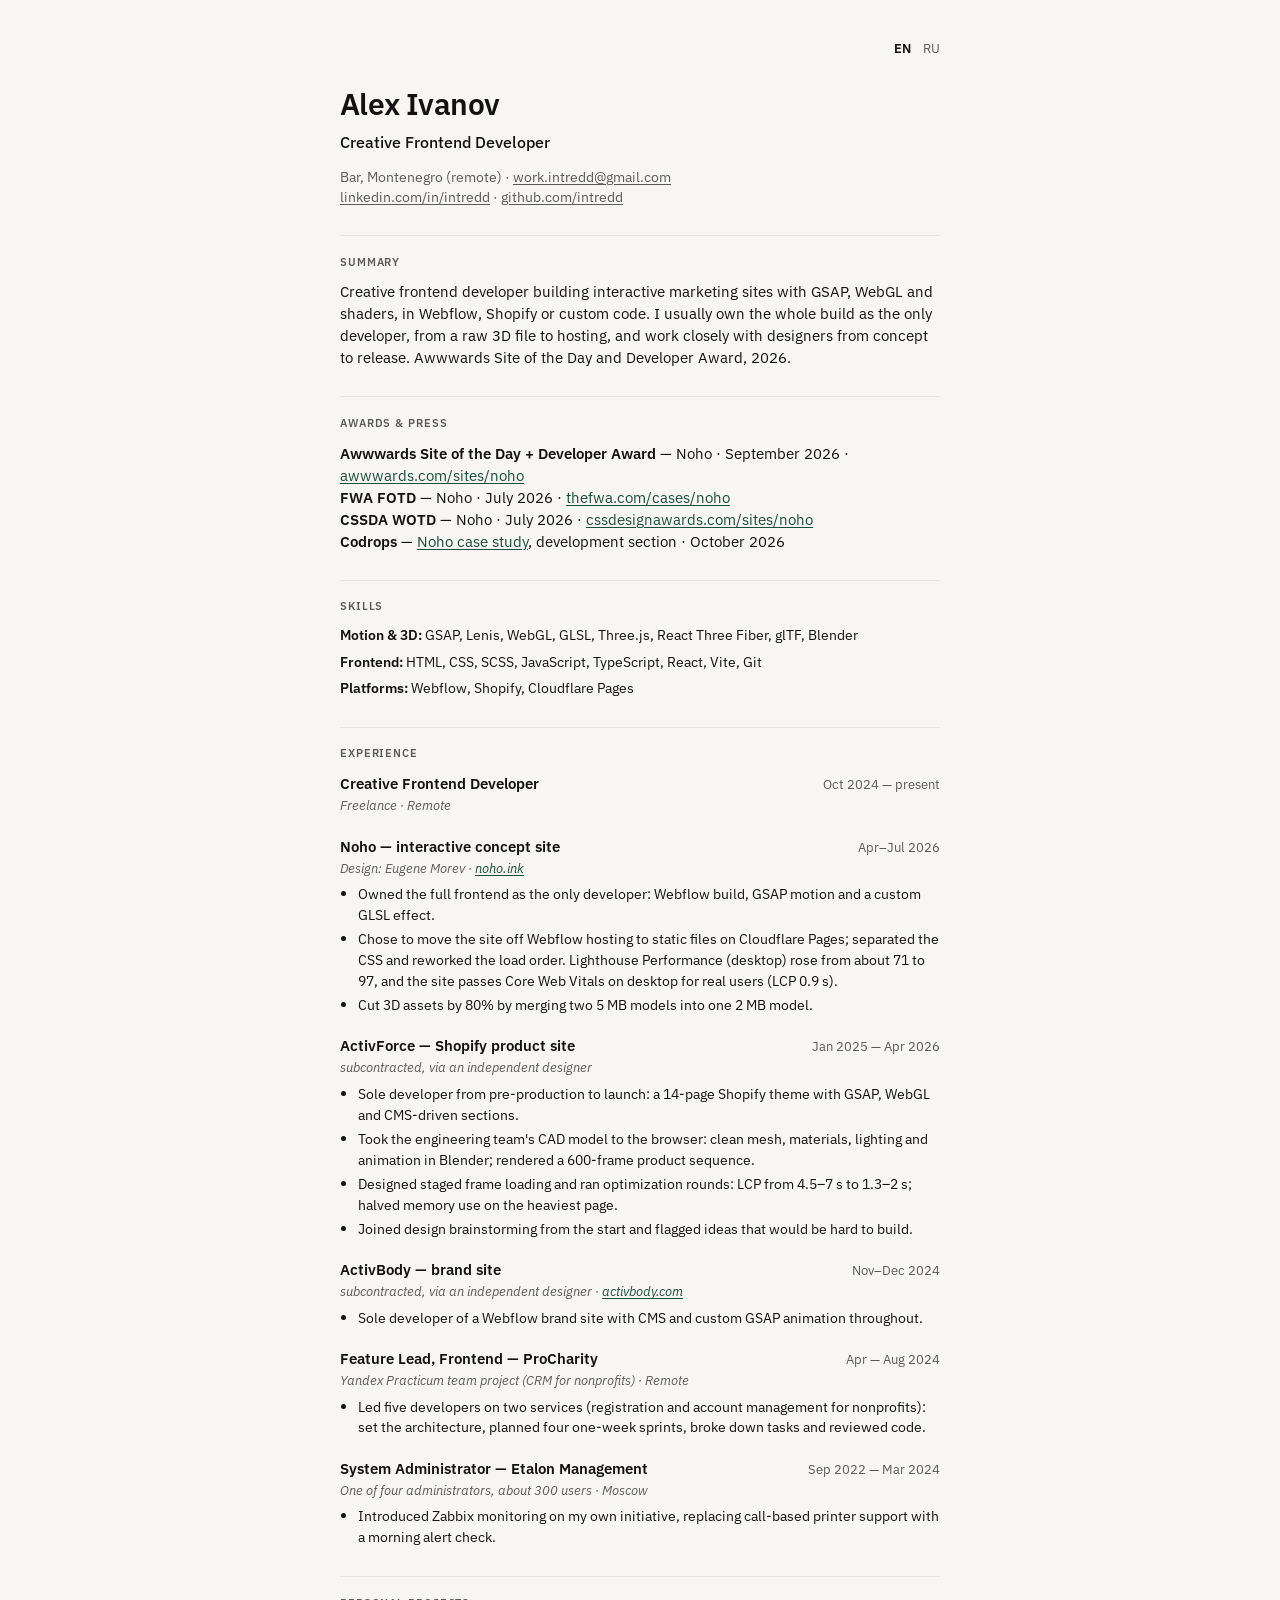
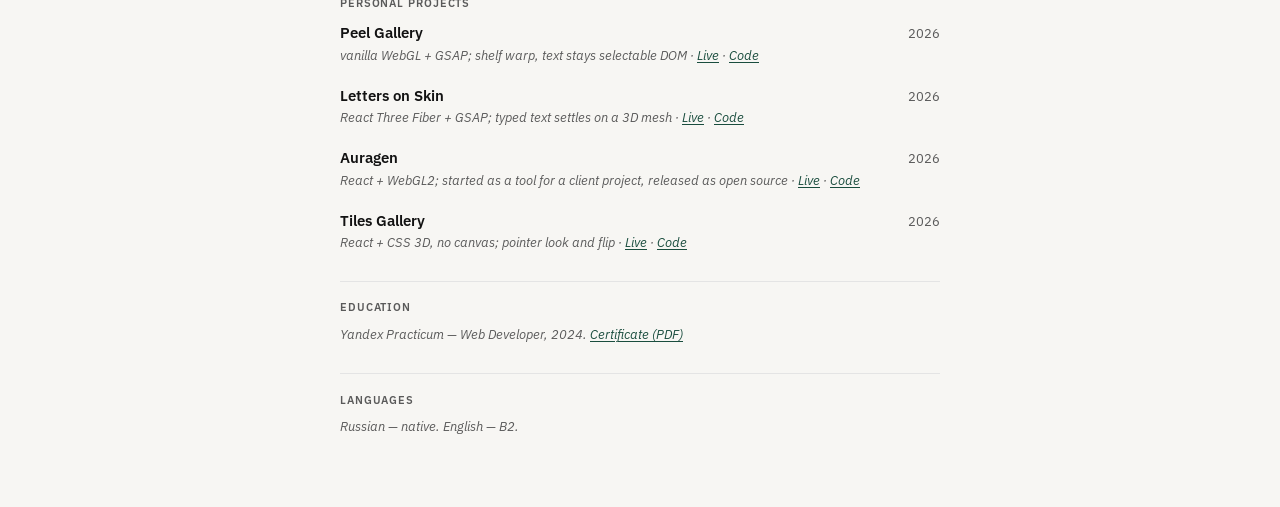
==== index.html @ 8fcfc2b6 "Add Codrops case study to CV" ====
<!DOCTYPE html>
<html lang="en">
  <head>
    <meta charset="utf-8" />
    <meta name="viewport" content="width=device-width, initial-scale=1" />
    <title>Alex Ivanov — Creative Frontend Developer</title>
    <meta
      name="description"
      content="Creative frontend developer: GSAP motion, WebGL, Webflow and custom builds. Awwwards SOTD + Developer Award, FWA FOTD, CSSDA WOTD (Noho)."
    />
    <link rel="preconnect" href="https://fonts.googleapis.com" />
    <link rel="preconnect" href="https://fonts.gstatic.com" crossorigin />
    <link
      href="https://fonts.googleapis.com/css2?family=IBM+Plex+Sans:ital,wght@0,400;0,500;0,600;1,400&display=swap"
      rel="stylesheet"
    />
    <link rel="stylesheet" href="styles.css" />
  </head>
  <body>
    <div class="page">
      <nav class="lang" aria-label="Language">
        <a href="./" aria-current="page">EN</a>
        <a href="./ru/">RU</a>
      </nav>

      <header>
        <h1>Alex Ivanov</h1>
        <p class="role">Creative Frontend Developer</p>
        <p class="meta">
          Bar, Montenegro (remote) ·
          <a href="mailto:work.intredd@gmail.com">work.intredd@gmail.com</a><br />
          <a href="https://linkedin.com/in/intredd" target="_blank" rel="noopener noreferrer">linkedin.com/in/intredd</a>
          ·
          <a href="https://github.com/intredd" target="_blank" rel="noopener noreferrer">github.com/intredd</a>
        </p>
      </header>

      <section>
        <h2>Summary</h2>
        <p class="summary">Creative frontend developer building interactive marketing sites with GSAP, WebGL and shaders, in Webflow, Shopify or custom code. I usually own the whole build as the only developer, from a raw 3D file to hosting, and work closely with designers from concept to release. Awwwards Site of the Day and Developer Award, 2026.</p>
      </section>

      <section>
        <h2>Awards &amp; Press</h2>
        <p class="award"><strong>Awwwards Site of the Day + Developer Award</strong> — Noho · September 2026 · <a href="https://www.awwwards.com/sites/noho" target="_blank" rel="noopener noreferrer">awwwards.com/sites/noho</a></p>
        <p class="award"><strong>FWA FOTD</strong> — Noho · July 2026 · <a href="https://thefwa.com/cases/noho" target="_blank" rel="noopener noreferrer">thefwa.com/cases/noho</a></p>
        <p class="award"><strong>CSSDA WOTD</strong> — Noho · July 2026 · <a href="https://www.cssdesignawards.com/sites/noho/49762/" target="_blank" rel="noopener noreferrer">cssdesignawards.com/sites/noho</a></p>
        <p class="award"><strong>Codrops</strong> — <a href="https://tympanus.net/codrops/2026/10/15/noho-redesign/" target="_blank" rel="noopener noreferrer">Noho case study</a>, development section · October 2026</p>
      </section>

      <section>
        <h2>Skills</h2>
        <ul class="skills">
          <li><span>Motion &amp; 3D:</span> GSAP, Lenis, WebGL, GLSL, Three.js, React Three Fiber, glTF, Blender</li>
          <li><span>Frontend:</span> HTML, CSS, SCSS, JavaScript, TypeScript, React, Vite, Git</li>
          <li><span>Platforms:</span> Webflow, Shopify, Cloudflare Pages</li>
        </ul>
      </section>

      <section>
        <h2>Experience</h2>
        <article class="job">
          <div class="job-head">
            <h3>Creative Frontend Developer</h3>
            <span class="when">Oct 2024 — present</span>
          </div>
          <p class="sub">Freelance · Remote</p>
        </article>
        <article class="project">
          <div class="project-head">
            <h3>Noho — interactive concept site</h3>
            <span class="when">Apr–Jul 2026</span>
          </div>
          <p class="sub">Design: Eugene Morev · <a href="https://noho.ink" target="_blank" rel="noopener noreferrer">noho.ink</a></p>
          <ul class="bullets">
            <li>Owned the full frontend as the only developer: Webflow build, GSAP motion and a custom GLSL effect.</li>
            <li>Chose to move the site off Webflow hosting to static files on Cloudflare Pages; separated the CSS and reworked the load order. Lighthouse Performance (desktop) rose from about 71 to 97, and the site passes Core Web Vitals on desktop for real users (LCP 0.9 s).</li>
            <li>Cut 3D assets by 80% by merging two 5 MB models into one 2 MB model.</li>
          </ul>
        </article>
        <article class="project">
          <div class="project-head">
            <h3>ActivForce — Shopify product site</h3>
            <span class="when">Jan 2025 — Apr 2026</span>
          </div>
          <p class="sub">subcontracted, via an independent designer</p>
          <ul class="bullets">
            <li>Sole developer from pre-production to launch: a 14-page Shopify theme with GSAP, WebGL and CMS-driven sections.</li>
            <li>Took the engineering team's CAD model to the browser: clean mesh, materials, lighting and animation in Blender; rendered a 600-frame product sequence.</li>
            <li>Designed staged frame loading and ran optimization rounds: LCP from 4.5–7 s to 1.3–2 s; halved memory use on the heaviest page.</li>
            <li>Joined design brainstorming from the start and flagged ideas that would be hard to build.</li>
          </ul>
        </article>
        <article class="project">
          <div class="project-head">
            <h3>ActivBody — brand site</h3>
            <span class="when">Nov–Dec 2024</span>
          </div>
          <p class="sub">subcontracted, via an independent designer · <a href="https://activbody.com" target="_blank" rel="noopener noreferrer">activbody.com</a></p>
          <ul class="bullets">
            <li>Sole developer of a Webflow brand site with CMS and custom GSAP animation throughout.</li>
          </ul>
        </article>
        <article class="job">
          <div class="job-head">
            <h3>Feature Lead, Frontend — ProCharity</h3>
            <span class="when">Apr — Aug 2024</span>
          </div>
          <p class="sub">Yandex Practicum team project (CRM for nonprofits) · Remote</p>
          <ul class="bullets">
            <li>Led five developers on two services (registration and account management for nonprofits): set the architecture, planned four one-week sprints, broke down tasks and reviewed code.</li>
          </ul>
        </article>
        <article class="job">
          <div class="job-head">
            <h3>System Administrator — Etalon Management</h3>
            <span class="when">Sep 2022 — Mar 2024</span>
          </div>
          <p class="sub">One of four administrators, about 300 users · Moscow</p>
          <ul class="bullets">
            <li>Introduced Zabbix monitoring on my own initiative, replacing call-based printer support with a morning alert check.</li>
          </ul>
        </article>
      </section>

      <section>
        <h2>Personal Projects</h2>
        <article class="project">
          <div class="project-head">
            <h3>Peel Gallery</h3>
            <span class="when">2026</span>
          </div>
          <p class="sub">vanilla WebGL + GSAP; shelf warp, text stays selectable DOM · <a href="https://intredd.github.io/peel-gallery/" target="_blank" rel="noopener noreferrer">Live</a> · <a href="https://github.com/intredd/peel-gallery" target="_blank" rel="noopener noreferrer">Code</a></p>
        </article>
        <article class="project">
          <div class="project-head">
            <h3>Letters on Skin</h3>
            <span class="when">2026</span>
          </div>
          <p class="sub">React Three Fiber + GSAP; typed text settles on a 3D mesh · <a href="https://intredd.github.io/letters-on-skin/" target="_blank" rel="noopener noreferrer">Live</a> · <a href="https://github.com/intredd/letters-on-skin" target="_blank" rel="noopener noreferrer">Code</a></p>
        </article>
        <article class="project">
          <div class="project-head">
            <h3>Auragen</h3>
            <span class="when">2026</span>
          </div>
          <p class="sub">React + WebGL2; started as a tool for a client project, released as open source · <a href="https://intredd.github.io/auragen/" target="_blank" rel="noopener noreferrer">Live</a> · <a href="https://github.com/intredd/auragen" target="_blank" rel="noopener noreferrer">Code</a></p>
        </article>
        <article class="project">
          <div class="project-head">
            <h3>Tiles Gallery</h3>
            <span class="when">2026</span>
          </div>
          <p class="sub">React + CSS 3D, no canvas; pointer look and flip · <a href="https://intredd.github.io/tiles-gallery/" target="_blank" rel="noopener noreferrer">Live</a> · <a href="https://github.com/intredd/tiles-gallery" target="_blank" rel="noopener noreferrer">Code</a></p>
        </article>
      </section>

      <section>
        <h2>Education</h2>
        <p class="sub">Yandex Practicum — Web Developer, 2024. <a href="certificates/yandex-practicum-frontend-2024-en.pdf" target="_blank" rel="noopener noreferrer">Certificate (PDF)</a></p>
      </section>

      <section>
        <h2>Languages</h2>
        <p class="sub"><span>Russian</span> — native. <span>English</span> — B2.</p>
      </section>
    </div>
  </body>
</html>
---- styles.css ----
/* Shared CV styles — public GitHub Pages */
:root {
  --ink: #121212;
  --muted: #5a5a5a;
  --line: #e4e4e4;
  --accent: #1a4d3e;
  --max: 40rem;
}

* {
  box-sizing: border-box;
}

html {
  font-size: 16px;
  -webkit-text-size-adjust: 100%;
}

body {
  margin: 0;
  color: var(--ink);
  background: #f7f6f3;
  font-family: "IBM Plex Sans", "Segoe UI", system-ui, sans-serif;
  line-height: 1.45;
}

a {
  color: var(--accent);
  text-decoration-thickness: 1px;
  text-underline-offset: 0.15em;
}

a:hover {
  color: var(--ink);
}

.page {
  max-width: var(--max);
  margin: 0 auto;
  padding: 2.5rem 1.25rem 4rem;
}

.lang {
  display: flex;
  gap: 0.75rem;
  justify-content: flex-end;
  margin-bottom: 1.5rem;
  font-size: 0.8125rem;
}

.lang a {
  color: var(--muted);
  text-decoration: none;
}

.lang a[aria-current="page"] {
  color: var(--ink);
  font-weight: 600;
}

.lang a:not([aria-current="page"]):hover {
  color: var(--accent);
}

header h1 {
  margin: 0;
  font-size: 1.85rem;
  font-weight: 600;
  letter-spacing: -0.02em;
}

.role {
  margin: 0.35rem 0 0;
  font-size: 1rem;
  font-weight: 500;
  color: var(--ink);
}

.meta {
  margin: 0.75rem 0 0;
  font-size: 0.875rem;
  color: var(--muted);
}

.meta a {
  color: var(--muted);
}

.meta a:hover {
  color: var(--accent);
}

section {
  margin-top: 1.75rem;
  padding-top: 1.1rem;
  border-top: 1px solid var(--line);
}

section h2 {
  margin: 0 0 0.65rem;
  font-size: 0.7rem;
  font-weight: 600;
  letter-spacing: 0.08em;
  text-transform: uppercase;
  color: var(--muted);
}

.summary {
  margin: 0;
  font-size: 0.95rem;
}

.award {
  margin: 0;
  font-size: 0.95rem;
}

.award strong {
  font-weight: 600;
}

.skills {
  margin: 0;
  padding: 0;
  list-style: none;
  font-size: 0.9rem;
}

.skills li + li {
  margin-top: 0.35rem;
}

.skills span {
  font-weight: 600;
}

.job,
.project {
  margin: 0 0 1.15rem;
}

.job:last-child,
.project:last-child {
  margin-bottom: 0;
}

.job-head,
.project-head {
  display: flex;
  flex-wrap: wrap;
  justify-content: space-between;
  gap: 0.25rem 1rem;
  align-items: baseline;
}

.job-head h3,
.project-head h3 {
  margin: 0;
  font-size: 0.95rem;
  font-weight: 600;
}

.when {
  font-size: 0.8125rem;
  color: var(--muted);
  white-space: nowrap;
}

.sub {
  margin: 0.15rem 0 0.35rem;
  font-size: 0.8125rem;
  color: var(--muted);
  font-style: italic;
}

ul.bullets {
  margin: 0.35rem 0 0;
  padding-left: 1.1rem;
  font-size: 0.9rem;
}

ul.bullets li + li {
  margin-top: 0.2rem;
}

.note {
  margin-top: 2rem;
  font-size: 0.75rem;
  color: var(--muted);
}

@media print {
  body {
    background: #fff;
  }

  .page {
    padding: 0;
    max-width: none;
  }

  .lang {
    display: none;
  }

  a {
    color: inherit;
    text-decoration: none;
  }

  section {
    break-inside: avoid;
  }
}
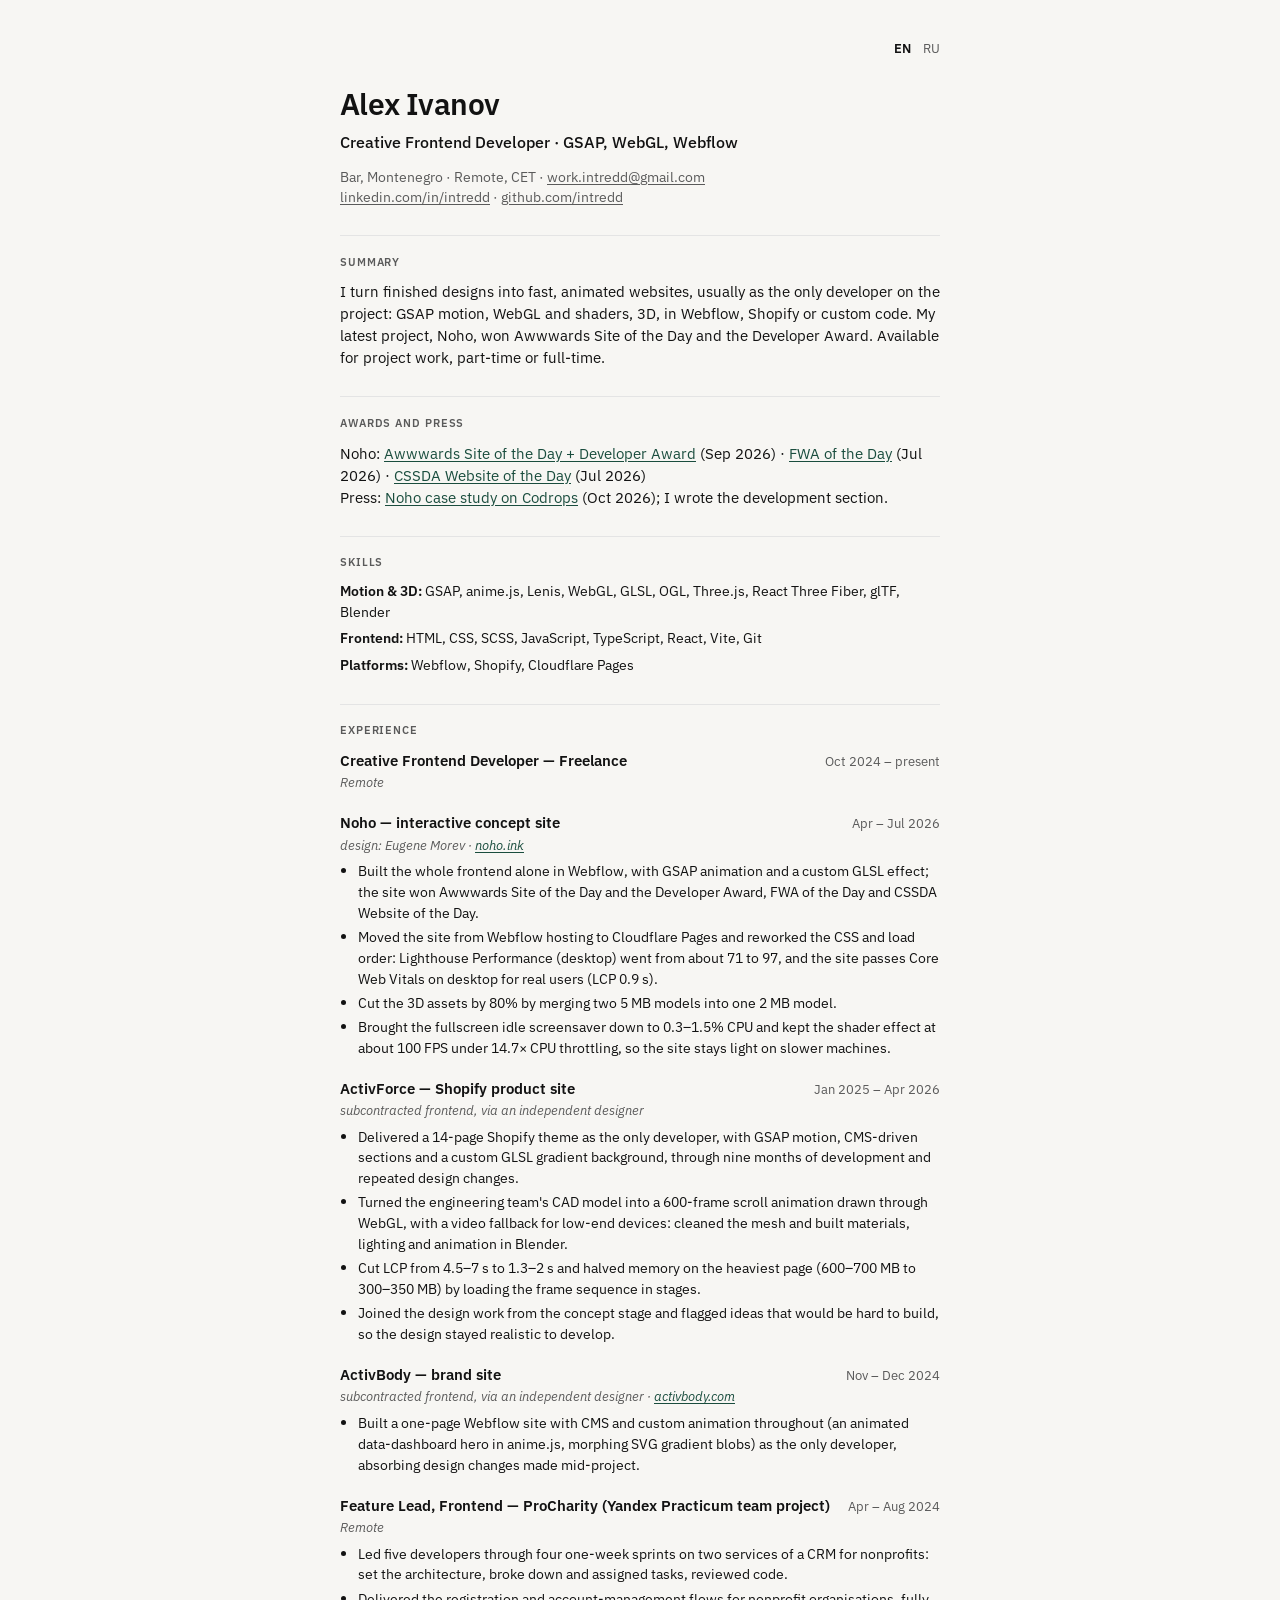
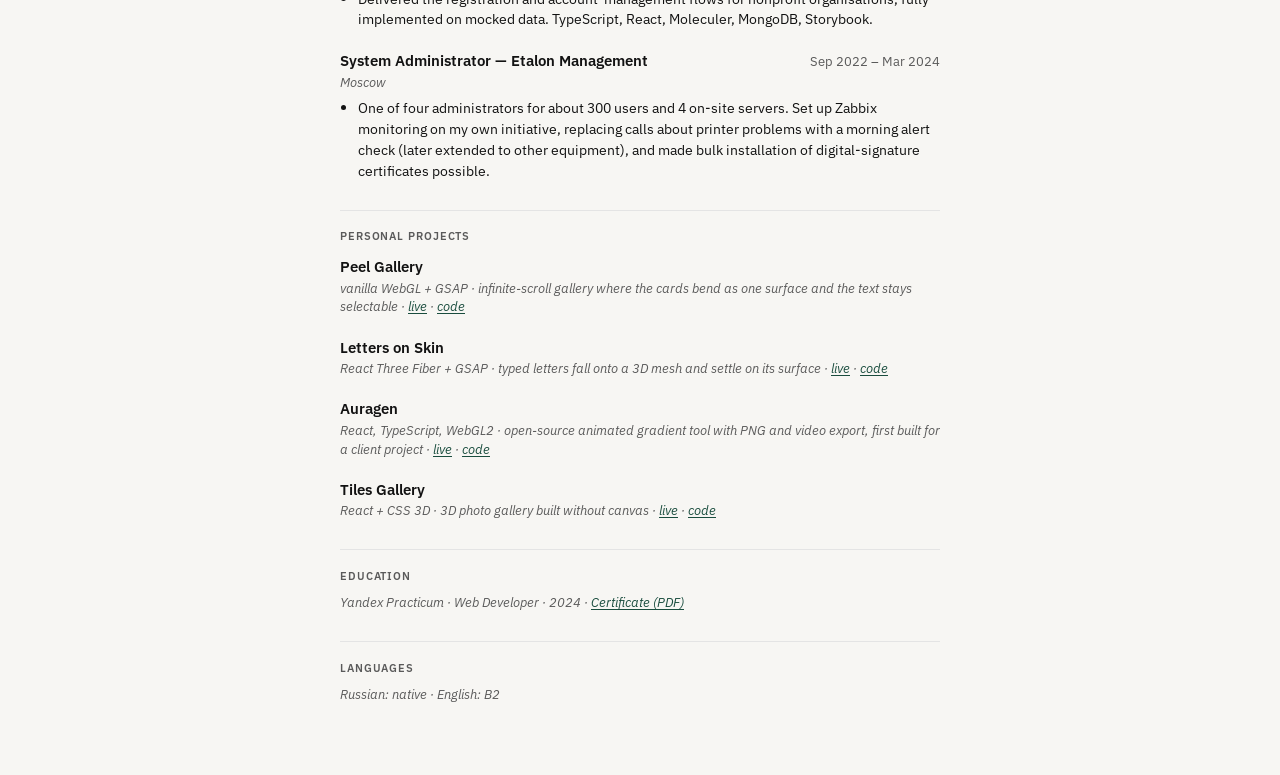
==== commit 2652264e: "Rebuild CV from the master: new results, anime.js/OGL, one-page print layout" ====
--- a/index.html
+++ b/index.html
@@ -6,7 +6,7 @@
     <title>Alex Ivanov — Creative Frontend Developer</title>
     <meta
       name="description"
-      content="Creative frontend developer: GSAP motion, WebGL, Webflow and custom builds. Awwwards SOTD + Developer Award, FWA FOTD, CSSDA WOTD (Noho)."
+      content="Creative frontend developer: GSAP motion, WebGL and shaders, Webflow, Shopify and custom builds. Awwwards SOTD + Developer Award, FWA FOTD, CSSDA WOTD (Noho)."
     />
     <link rel="preconnect" href="https://fonts.googleapis.com" />
     <link rel="preconnect" href="https://fonts.gstatic.com" crossorigin />
@@ -25,33 +25,28 @@
 
       <header>
         <h1>Alex Ivanov</h1>
-        <p class="role">Creative Frontend Developer</p>
+        <p class="role">Creative Frontend Developer · GSAP, WebGL, Webflow</p>
         <p class="meta">
-          Bar, Montenegro (remote) ·
-          <a href="mailto:work.intredd@gmail.com">work.intredd@gmail.com</a><br />
-          <a href="https://linkedin.com/in/intredd" target="_blank" rel="noopener noreferrer">linkedin.com/in/intredd</a>
-          ·
-          <a href="https://github.com/intredd" target="_blank" rel="noopener noreferrer">github.com/intredd</a>
+          Bar, Montenegro · Remote, CET · <a href="mailto:work.intredd@gmail.com">work.intredd@gmail.com</a><br />
+          <a href="https://linkedin.com/in/intredd" target="_blank" rel="noopener noreferrer">linkedin.com/in/intredd</a> · <a href="https://github.com/intredd" target="_blank" rel="noopener noreferrer">github.com/intredd</a>
         </p>
       </header>
 
       <section>
         <h2>Summary</h2>
-        <p class="summary">Creative frontend developer building interactive marketing sites with GSAP, WebGL and shaders, in Webflow, Shopify or custom code. I usually own the whole build as the only developer, from a raw 3D file to hosting, and work closely with designers from concept to release. Awwwards Site of the Day and Developer Award, 2026.</p>
+        <p class="summary">I turn finished designs into fast, animated websites, usually as the only developer on the project: GSAP motion, WebGL and shaders, 3D, in Webflow, Shopify or custom code. My latest project, Noho, won Awwwards Site of the Day and the Developer Award. Available for project work, part-time or full-time.</p>
       </section>
 
       <section>
-        <h2>Awards &amp; Press</h2>
-        <p class="award"><strong>Awwwards Site of the Day + Developer Award</strong> — Noho · September 2026 · <a href="https://www.awwwards.com/sites/noho" target="_blank" rel="noopener noreferrer">awwwards.com/sites/noho</a></p>
-        <p class="award"><strong>FWA FOTD</strong> — Noho · July 2026 · <a href="https://thefwa.com/cases/noho" target="_blank" rel="noopener noreferrer">thefwa.com/cases/noho</a></p>
-        <p class="award"><strong>CSSDA WOTD</strong> — Noho · July 2026 · <a href="https://www.cssdesignawards.com/sites/noho/49762/" target="_blank" rel="noopener noreferrer">cssdesignawards.com/sites/noho</a></p>
-        <p class="award"><strong>Codrops</strong> — <a href="https://tympanus.net/codrops/2026/10/15/noho-redesign/" target="_blank" rel="noopener noreferrer">Noho case study</a>, development section · October 2026</p>
+        <h2>Awards and press</h2>
+        <p class="award">Noho: <a href="https://www.awwwards.com/sites/noho" target="_blank" rel="noopener noreferrer">Awwwards Site of the Day + Developer Award</a> (Sep 2026) · <a href="https://thefwa.com/cases/noho" target="_blank" rel="noopener noreferrer">FWA of the Day</a> (Jul 2026) · <a href="https://www.cssdesignawards.com/sites/noho/49762/" target="_blank" rel="noopener noreferrer">CSSDA Website of the Day</a> (Jul 2026)</p>
+        <p class="award">Press: <a href="https://tympanus.net/codrops/2026/10/15/noho-redesign/" target="_blank" rel="noopener noreferrer">Noho case study on Codrops</a> (Oct 2026); I wrote the development section.</p>
       </section>
 
       <section>
         <h2>Skills</h2>
         <ul class="skills">
-          <li><span>Motion &amp; 3D:</span> GSAP, Lenis, WebGL, GLSL, Three.js, React Three Fiber, glTF, Blender</li>
+          <li><span>Motion &amp; 3D:</span> GSAP, anime.js, Lenis, WebGL, GLSL, OGL, Three.js, React Three Fiber, glTF, Blender</li>
           <li><span>Frontend:</span> HTML, CSS, SCSS, JavaScript, TypeScript, React, Vite, Git</li>
           <li><span>Platforms:</span> Webflow, Shopify, Cloudflare Pages</li>
         </ul>
@@ -61,108 +56,106 @@
         <h2>Experience</h2>
         <article class="job">
           <div class="job-head">
-            <h3>Creative Frontend Developer</h3>
-            <span class="when">Oct 2024 — present</span>
+            <h3>Creative Frontend Developer — Freelance</h3>
+            <span class="when">Oct 2024 – present</span>
           </div>
-          <p class="sub">Freelance · Remote</p>
+          <p class="sub">Remote</p>
         </article>
         <article class="project">
           <div class="project-head">
             <h3>Noho — interactive concept site</h3>
-            <span class="when">Apr–Jul 2026</span>
+            <span class="when">Apr – Jul 2026</span>
           </div>
-          <p class="sub">Design: Eugene Morev · <a href="https://noho.ink" target="_blank" rel="noopener noreferrer">noho.ink</a></p>
+          <p class="sub">design: Eugene Morev · <a href="https://noho.ink" target="_blank" rel="noopener noreferrer">noho.ink</a></p>
           <ul class="bullets">
-            <li>Owned the full frontend as the only developer: Webflow build, GSAP motion and a custom GLSL effect.</li>
-            <li>Chose to move the site off Webflow hosting to static files on Cloudflare Pages; separated the CSS and reworked the load order. Lighthouse Performance (desktop) rose from about 71 to 97, and the site passes Core Web Vitals on desktop for real users (LCP 0.9 s).</li>
-            <li>Cut 3D assets by 80% by merging two 5 MB models into one 2 MB model.</li>
+            <li>Built the whole frontend alone in Webflow, with GSAP animation and a custom GLSL effect; the site won Awwwards Site of the Day and the Developer Award, FWA of the Day and CSSDA Website of the Day.</li>
+            <li>Moved the site from Webflow hosting to Cloudflare Pages and reworked the CSS and load order: Lighthouse Performance (desktop) went from about 71 to 97, and the site passes Core Web Vitals on desktop for real users (LCP 0.9 s).</li>
+            <li>Cut the 3D assets by 80% by merging two 5 MB models into one 2 MB model.</li>
+            <li>Brought the fullscreen idle screensaver down to 0.3–1.5% CPU and kept the shader effect at about 100 FPS under 14.7× CPU throttling, so the site stays light on slower machines.</li>
           </ul>
         </article>
         <article class="project">
           <div class="project-head">
             <h3>ActivForce — Shopify product site</h3>
-            <span class="when">Jan 2025 — Apr 2026</span>
+            <span class="when">Jan 2025 – Apr 2026</span>
           </div>
-          <p class="sub">subcontracted, via an independent designer</p>
+          <p class="sub">subcontracted frontend, via an independent designer</p>
           <ul class="bullets">
-            <li>Sole developer from pre-production to launch: a 14-page Shopify theme with GSAP, WebGL and CMS-driven sections.</li>
-            <li>Took the engineering team's CAD model to the browser: clean mesh, materials, lighting and animation in Blender; rendered a 600-frame product sequence.</li>
-            <li>Designed staged frame loading and ran optimization rounds: LCP from 4.5–7 s to 1.3–2 s; halved memory use on the heaviest page.</li>
-            <li>Joined design brainstorming from the start and flagged ideas that would be hard to build.</li>
+            <li>Delivered a 14-page Shopify theme as the only developer, with GSAP motion, CMS-driven sections and a custom GLSL gradient background, through nine months of development and repeated design changes.</li>
+            <li>Turned the engineering team's CAD model into a 600-frame scroll animation drawn through WebGL, with a video fallback for low-end devices: cleaned the mesh and built materials, lighting and animation in Blender.</li>
+            <li>Cut LCP from 4.5–7 s to 1.3–2 s and halved memory on the heaviest page (600–700 MB to 300–350 MB) by loading the frame sequence in stages.</li>
+            <li>Joined the design work from the concept stage and flagged ideas that would be hard to build, so the design stayed realistic to develop.</li>
           </ul>
         </article>
         <article class="project">
           <div class="project-head">
             <h3>ActivBody — brand site</h3>
-            <span class="when">Nov–Dec 2024</span>
+            <span class="when">Nov – Dec 2024</span>
           </div>
-          <p class="sub">subcontracted, via an independent designer · <a href="https://activbody.com" target="_blank" rel="noopener noreferrer">activbody.com</a></p>
+          <p class="sub">subcontracted frontend, via an independent designer · <a href="https://activbody.com" target="_blank" rel="noopener noreferrer">activbody.com</a></p>
           <ul class="bullets">
-            <li>Sole developer of a Webflow brand site with CMS and custom GSAP animation throughout.</li>
+            <li>Built a one-page Webflow site with CMS and custom animation throughout (an animated data-dashboard hero in anime.js, morphing SVG gradient blobs) as the only developer, absorbing design changes made mid-project.</li>
           </ul>
         </article>
         <article class="job">
           <div class="job-head">
-            <h3>Feature Lead, Frontend — ProCharity</h3>
-            <span class="when">Apr — Aug 2024</span>
+            <h3>Feature Lead, Frontend — ProCharity (Yandex Practicum team project)</h3>
+            <span class="when">Apr – Aug 2024</span>
           </div>
-          <p class="sub">Yandex Practicum team project (CRM for nonprofits) · Remote</p>
+          <p class="sub">Remote</p>
           <ul class="bullets">
-            <li>Led five developers on two services (registration and account management for nonprofits): set the architecture, planned four one-week sprints, broke down tasks and reviewed code.</li>
+            <li>Led five developers through four one-week sprints on two services of a CRM for nonprofits: set the architecture, broke down and assigned tasks, reviewed code.</li>
+            <li>Delivered the registration and account-management flows for nonprofit organisations, fully implemented on mocked data. TypeScript, React, Moleculer, MongoDB, Storybook.</li>
           </ul>
         </article>
         <article class="job">
           <div class="job-head">
             <h3>System Administrator — Etalon Management</h3>
-            <span class="when">Sep 2022 — Mar 2024</span>
+            <span class="when">Sep 2022 – Mar 2024</span>
           </div>
-          <p class="sub">One of four administrators, about 300 users · Moscow</p>
+          <p class="sub">Moscow</p>
           <ul class="bullets">
-            <li>Introduced Zabbix monitoring on my own initiative, replacing call-based printer support with a morning alert check.</li>
+            <li>One of four administrators for about 300 users and 4 on-site servers. Set up Zabbix monitoring on my own initiative, replacing calls about printer problems with a morning alert check (later extended to other equipment), and made bulk installation of digital-signature certificates possible.</li>
           </ul>
         </article>
       </section>
 
       <section>
-        <h2>Personal Projects</h2>
-        <article class="project">
+        <h2>Personal projects</h2>
+        <article class="project mini">
           <div class="project-head">
             <h3>Peel Gallery</h3>
-            <span class="when">2026</span>
           </div>
-          <p class="sub">vanilla WebGL + GSAP; shelf warp, text stays selectable DOM · <a href="https://intredd.github.io/peel-gallery/" target="_blank" rel="noopener noreferrer">Live</a> · <a href="https://github.com/intredd/peel-gallery" target="_blank" rel="noopener noreferrer">Code</a></p>
+          <p class="sub">vanilla WebGL + GSAP · infinite-scroll gallery where the cards bend as one surface and the text stays selectable · <a href="https://intredd.github.io/peel-gallery/" target="_blank" rel="noopener noreferrer">live</a> · <a href="https://github.com/intredd/peel-gallery" target="_blank" rel="noopener noreferrer">code</a></p>
         </article>
-        <article class="project">
+        <article class="project mini">
           <div class="project-head">
             <h3>Letters on Skin</h3>
-            <span class="when">2026</span>
           </div>
-          <p class="sub">React Three Fiber + GSAP; typed text settles on a 3D mesh · <a href="https://intredd.github.io/letters-on-skin/" target="_blank" rel="noopener noreferrer">Live</a> · <a href="https://github.com/intredd/letters-on-skin" target="_blank" rel="noopener noreferrer">Code</a></p>
+          <p class="sub">React Three Fiber + GSAP · typed letters fall onto a 3D mesh and settle on its surface · <a href="https://intredd.github.io/letters-on-skin/" target="_blank" rel="noopener noreferrer">live</a> · <a href="https://github.com/intredd/letters-on-skin" target="_blank" rel="noopener noreferrer">code</a></p>
         </article>
-        <article class="project">
+        <article class="project mini">
           <div class="project-head">
             <h3>Auragen</h3>
-            <span class="when">2026</span>
           </div>
-          <p class="sub">React + WebGL2; started as a tool for a client project, released as open source · <a href="https://intredd.github.io/auragen/" target="_blank" rel="noopener noreferrer">Live</a> · <a href="https://github.com/intredd/auragen" target="_blank" rel="noopener noreferrer">Code</a></p>
+          <p class="sub">React, TypeScript, WebGL2 · open-source animated gradient tool with PNG and video export, first built for a client project · <a href="https://intredd.github.io/auragen/" target="_blank" rel="noopener noreferrer">live</a> · <a href="https://github.com/intredd/auragen" target="_blank" rel="noopener noreferrer">code</a></p>
         </article>
-        <article class="project">
+        <article class="project mini">
           <div class="project-head">
             <h3>Tiles Gallery</h3>
-            <span class="when">2026</span>
           </div>
-          <p class="sub">React + CSS 3D, no canvas; pointer look and flip · <a href="https://intredd.github.io/tiles-gallery/" target="_blank" rel="noopener noreferrer">Live</a> · <a href="https://github.com/intredd/tiles-gallery" target="_blank" rel="noopener noreferrer">Code</a></p>
+          <p class="sub">React + CSS 3D · 3D photo gallery built without canvas · <a href="https://intredd.github.io/tiles-gallery/" target="_blank" rel="noopener noreferrer">live</a> · <a href="https://github.com/intredd/tiles-gallery" target="_blank" rel="noopener noreferrer">code</a></p>
         </article>
       </section>
 
       <section>
         <h2>Education</h2>
-        <p class="sub">Yandex Practicum — Web Developer, 2024. <a href="certificates/yandex-practicum-frontend-2024-en.pdf" target="_blank" rel="noopener noreferrer">Certificate (PDF)</a></p>
+        <p class="sub">Yandex Practicum · Web Developer · 2024 · <a href="https://intredd.github.io/cv/certificates/yandex-practicum-frontend-2024-en.pdf" target="_blank" rel="noopener noreferrer">Certificate (PDF)</a></p>
       </section>
 
       <section>
         <h2>Languages</h2>
-        <p class="sub"><span>Russian</span> — native. <span>English</span> — B2.</p>
+        <p class="sub">Russian: native · English: B2</p>
       </section>
     </div>
   </body>
--- a/styles.css
+++ b/styles.css
@@ -20,7 +20,7 @@
   margin: 0;
   color: var(--ink);
   background: #f7f6f3;
-  font-family: "IBM Plex Sans", "Segoe UI", system-ui, sans-serif;
+  font-family: "IBM Plex Sans", Inter, "Segoe UI", system-ui, sans-serif;
   line-height: 1.45;
 }
 
@@ -190,8 +190,14 @@
 }
 
 @media print {
+  /* Compact one-page layout for the A4 PDF */
+  html {
+    font-size: 11px;
+  }
+
   body {
     background: #fff;
+    line-height: 1.3;
   }
 
   .page {
@@ -208,7 +214,63 @@
     text-decoration: none;
   }
 
+  .meta a,
+  .sub a,
+  .award a {
+    color: var(--accent);
+  }
+
+  header h1 {
+    font-size: 1.7rem;
+  }
+
+  .meta {
+    margin-top: 0.4rem;
+  }
+
   section {
+    margin-top: 0.85rem;
+    padding-top: 0.6rem;
+  }
+
+  section h2 {
+    margin-bottom: 0.4rem;
+  }
+
+  .job,
+  .project {
+    margin-bottom: 0.6rem;
     break-inside: avoid;
   }
-}
+
+  .sub {
+    margin: 0.05rem 0 0.15rem;
+  }
+
+  ul.bullets {
+    margin-top: 0.15rem;
+  }
+
+  ul.bullets li + li {
+    margin-top: 0.1rem;
+  }
+
+  /* Personal projects: name and description on one line */
+  .mini {
+    margin-bottom: 0.25rem;
+  }
+
+  .mini .project-head,
+  .mini .sub {
+    display: inline;
+  }
+
+  .mini .project-head h3 {
+    display: inline;
+  }
+
+  .mini .project-head::after {
+    content: " · ";
+    color: var(--muted);
+  }
+}
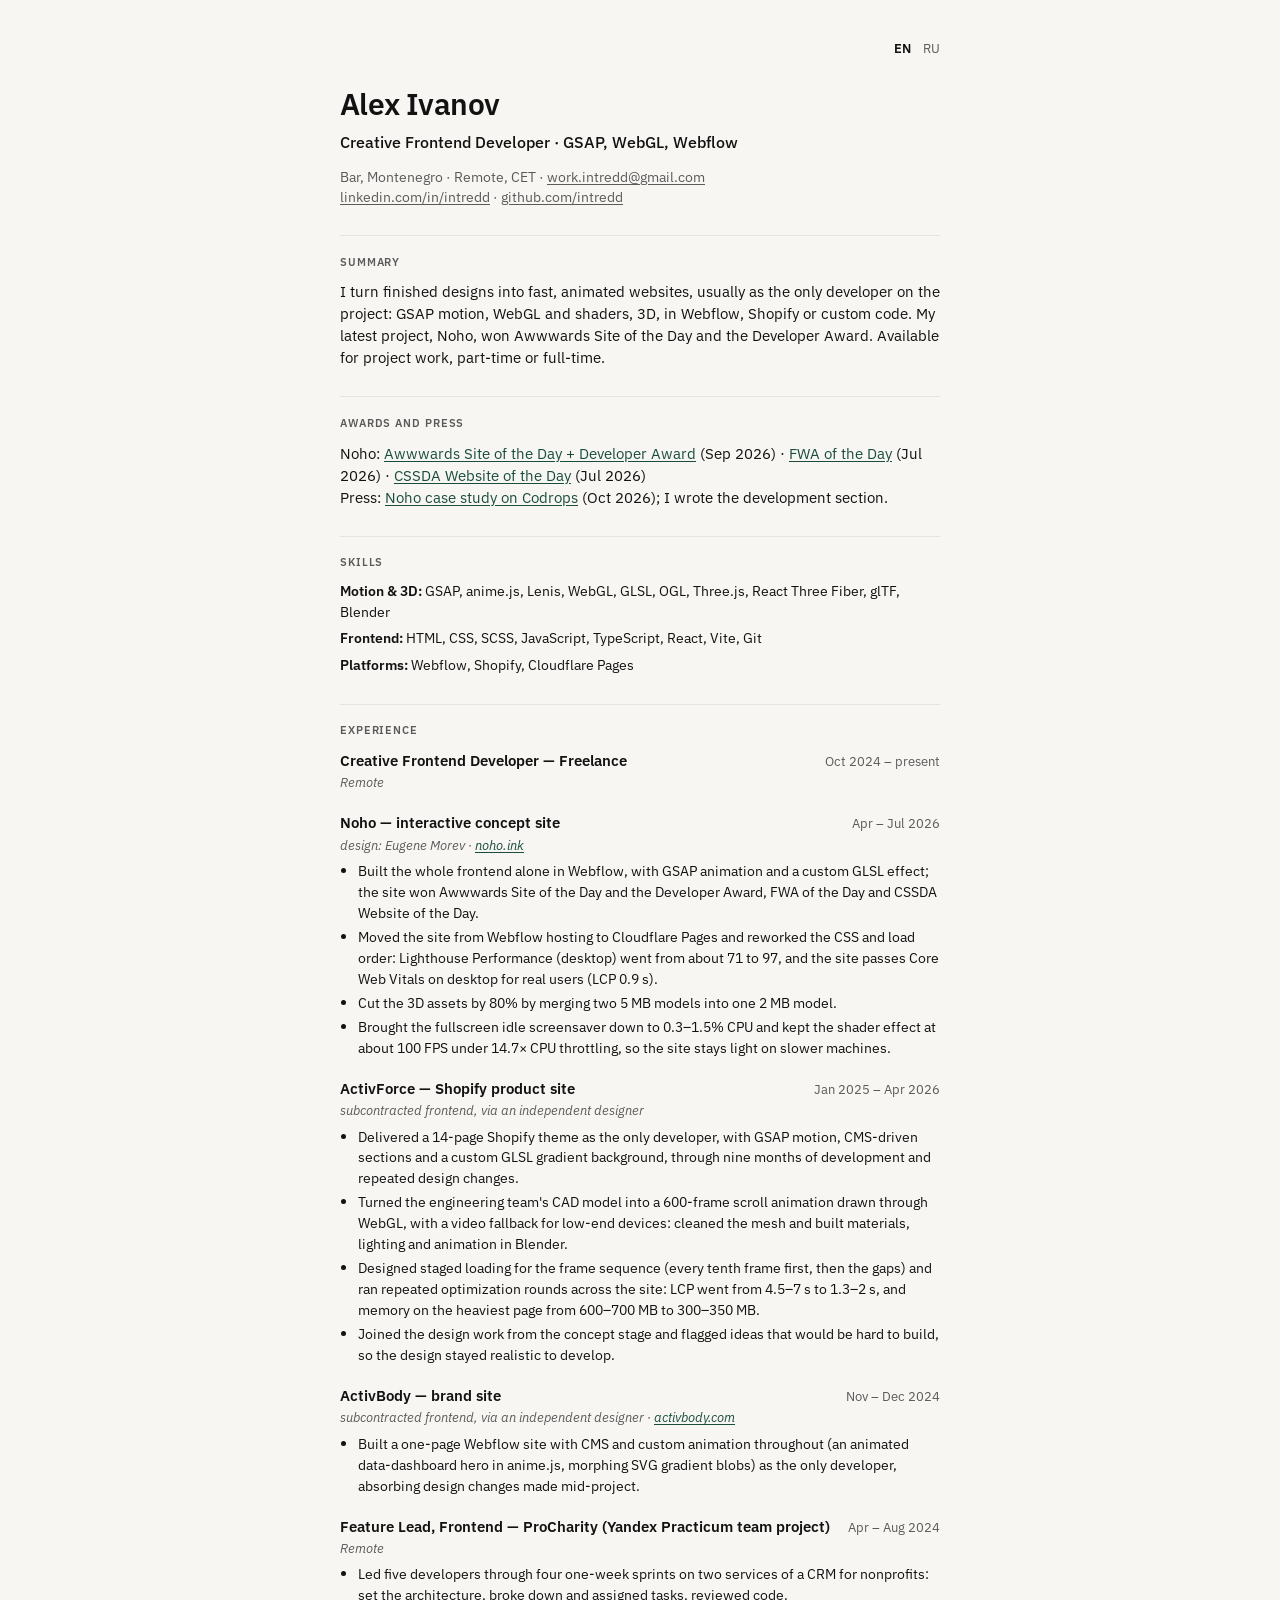
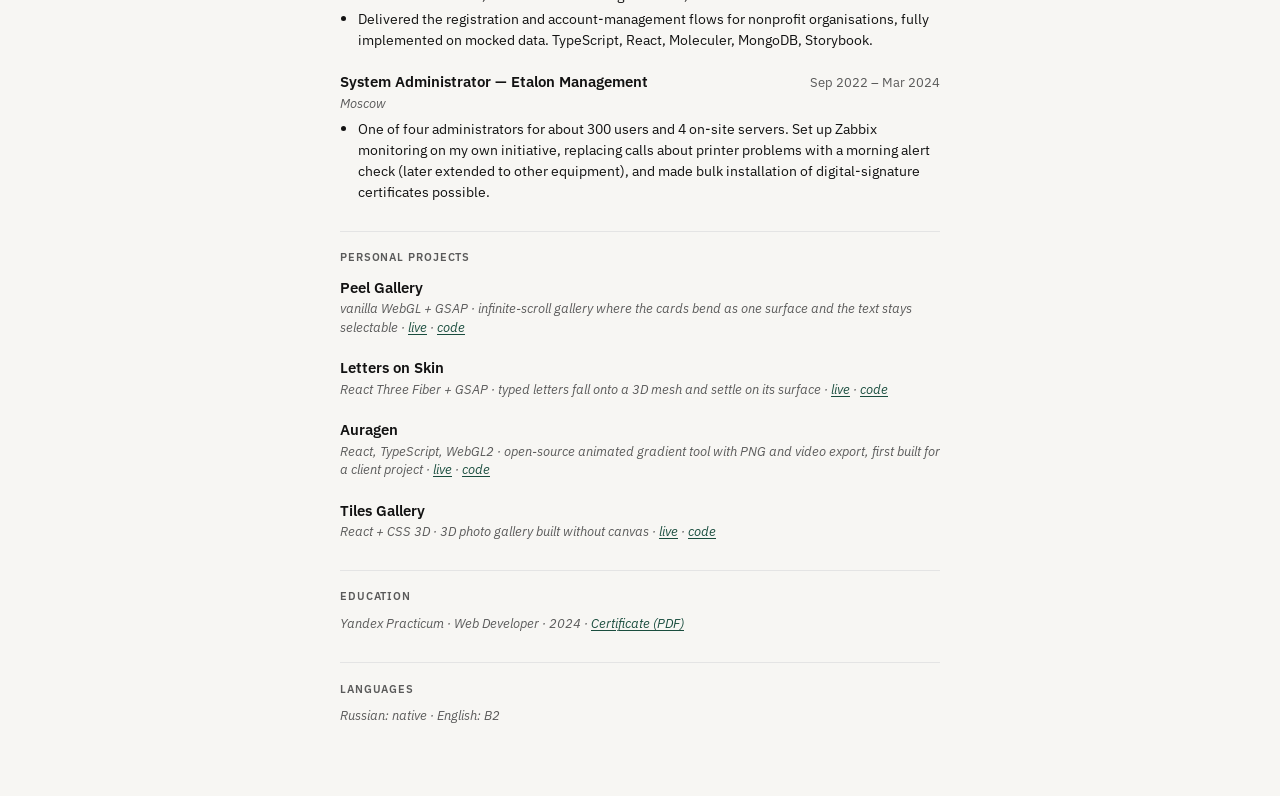
==== commit 3d2fbd77: "Fix ActivForce performance bullet: staged loading plus optimization rounds" ====
--- a/index.html
+++ b/index.html
@@ -83,7 +83,7 @@
           <ul class="bullets">
             <li>Delivered a 14-page Shopify theme as the only developer, with GSAP motion, CMS-driven sections and a custom GLSL gradient background, through nine months of development and repeated design changes.</li>
             <li>Turned the engineering team's CAD model into a 600-frame scroll animation drawn through WebGL, with a video fallback for low-end devices: cleaned the mesh and built materials, lighting and animation in Blender.</li>
-            <li>Cut LCP from 4.5–7 s to 1.3–2 s and halved memory on the heaviest page (600–700 MB to 300–350 MB) by loading the frame sequence in stages.</li>
+            <li>Designed staged loading for the frame sequence (every tenth frame first, then the gaps) and ran repeated optimization rounds across the site: LCP went from 4.5–7 s to 1.3–2 s, and memory on the heaviest page from 600–700 MB to 300–350 MB.</li>
             <li>Joined the design work from the concept stage and flagged ideas that would be hard to build, so the design stayed realistic to develop.</li>
           </ul>
         </article>
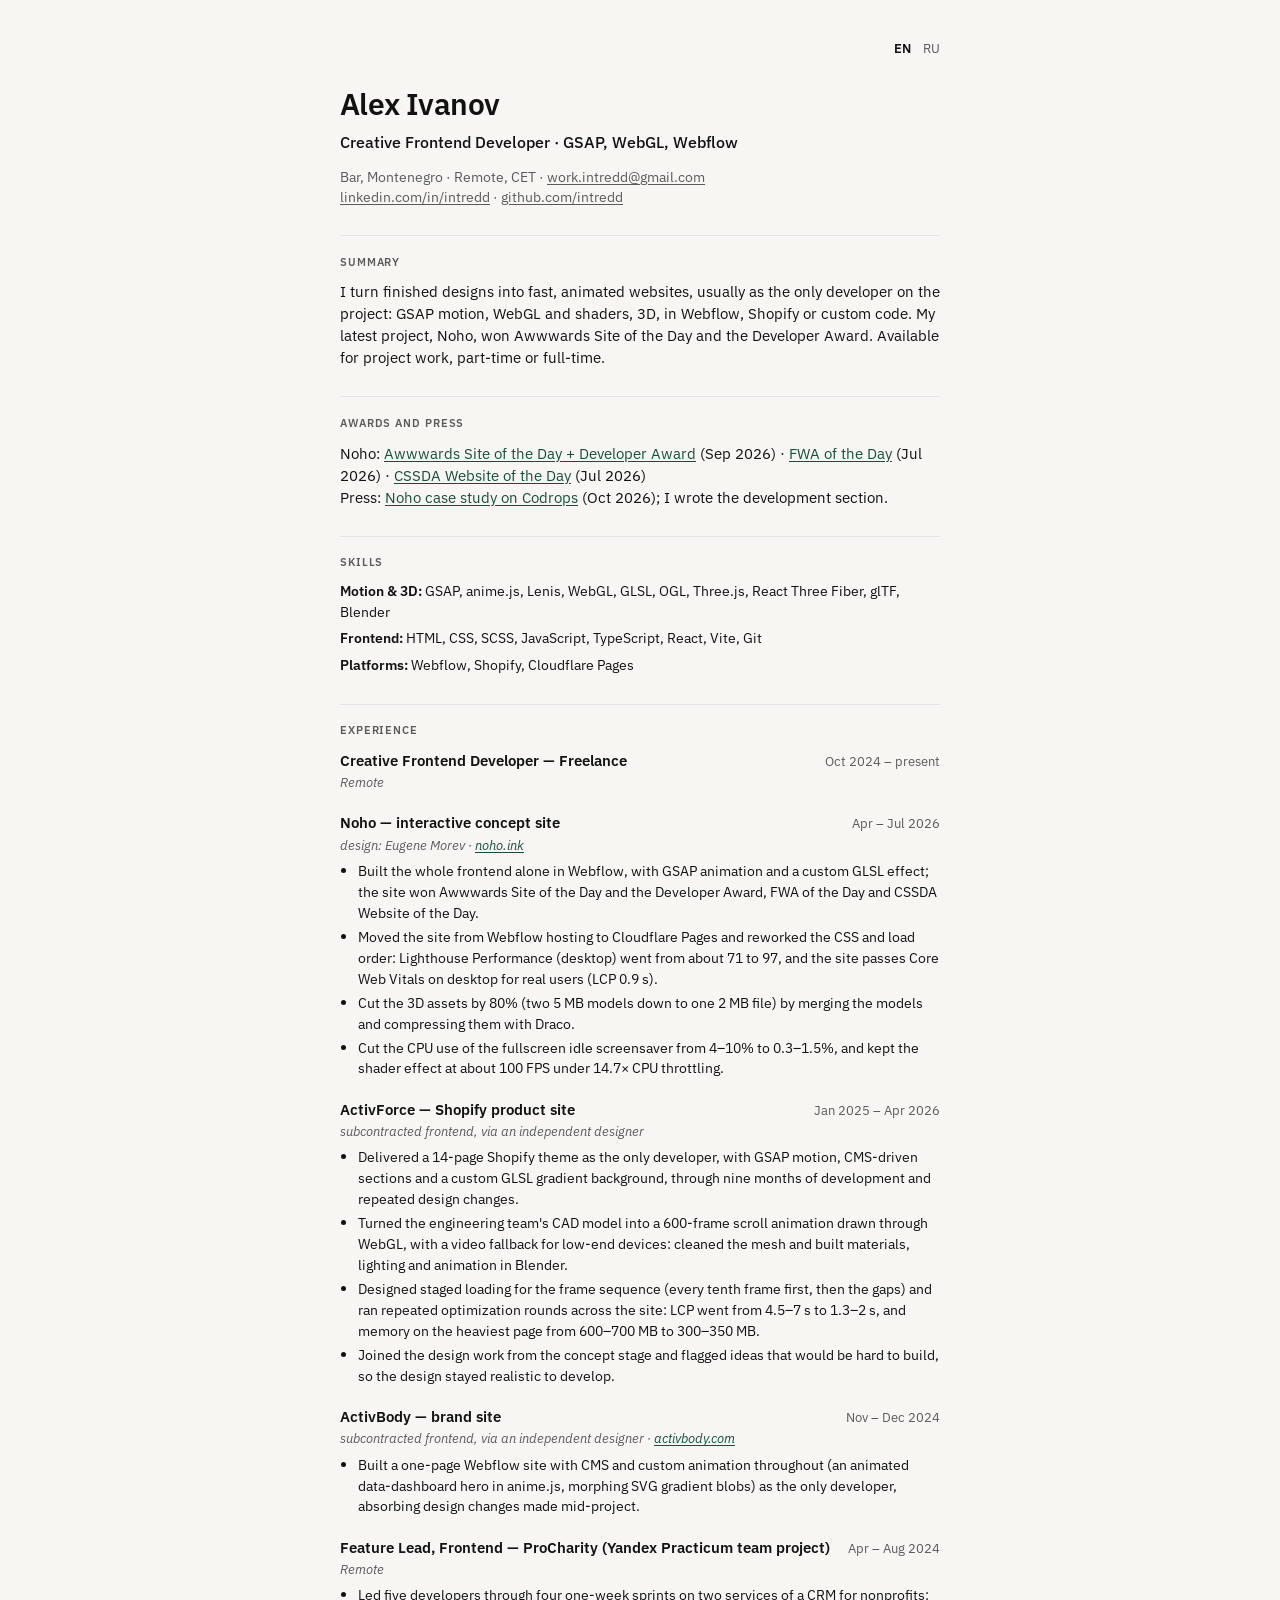
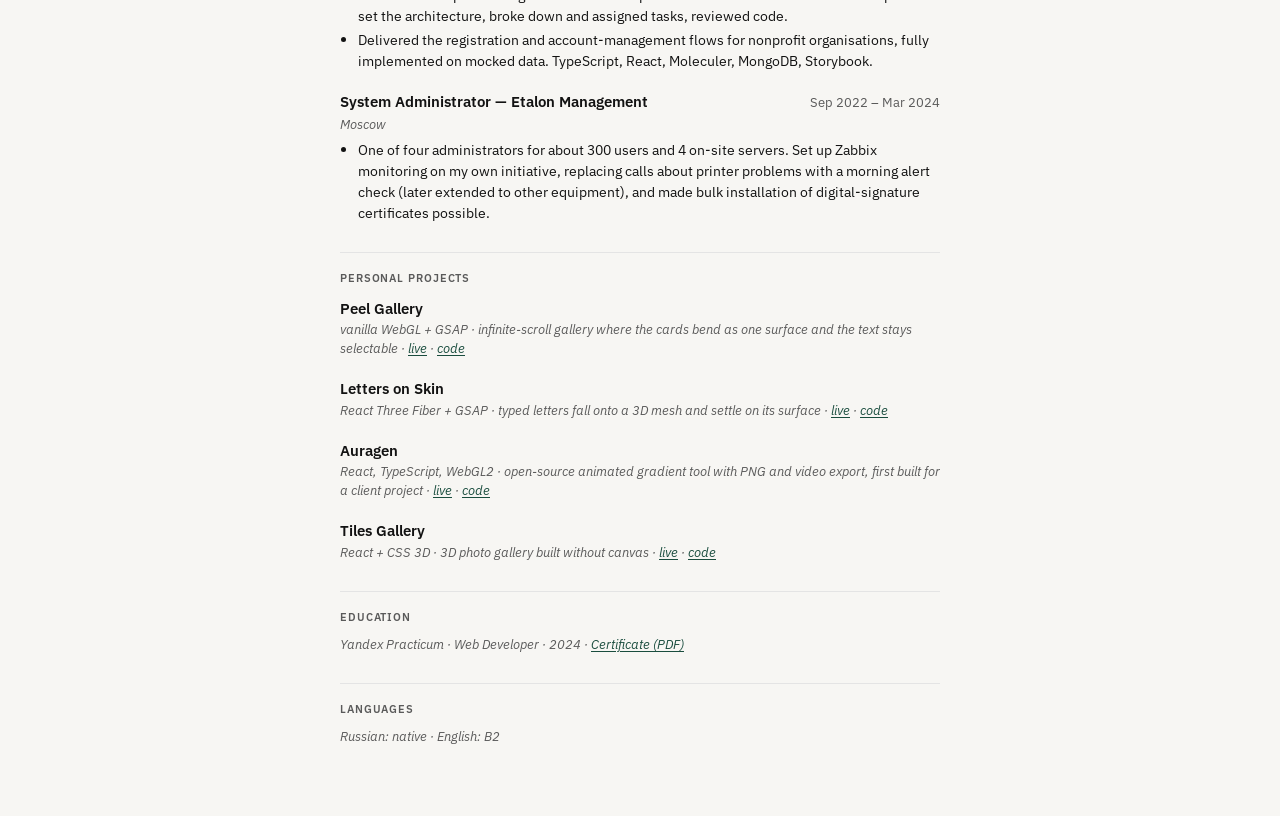
==== commit 145e8f7b: "Noho: state Draco compression and screensaver CPU before/after" ====
--- a/index.html
+++ b/index.html
@@ -70,8 +70,8 @@
           <ul class="bullets">
             <li>Built the whole frontend alone in Webflow, with GSAP animation and a custom GLSL effect; the site won Awwwards Site of the Day and the Developer Award, FWA of the Day and CSSDA Website of the Day.</li>
             <li>Moved the site from Webflow hosting to Cloudflare Pages and reworked the CSS and load order: Lighthouse Performance (desktop) went from about 71 to 97, and the site passes Core Web Vitals on desktop for real users (LCP 0.9 s).</li>
-            <li>Cut the 3D assets by 80% by merging two 5 MB models into one 2 MB model.</li>
-            <li>Brought the fullscreen idle screensaver down to 0.3–1.5% CPU and kept the shader effect at about 100 FPS under 14.7× CPU throttling, so the site stays light on slower machines.</li>
+            <li>Cut the 3D assets by 80% (two 5 MB models down to one 2 MB file) by merging the models and compressing them with Draco.</li>
+            <li>Cut the CPU use of the fullscreen idle screensaver from 4–10% to 0.3–1.5%, and kept the shader effect at about 100 FPS under 14.7× CPU throttling.</li>
           </ul>
         </article>
         <article class="project">
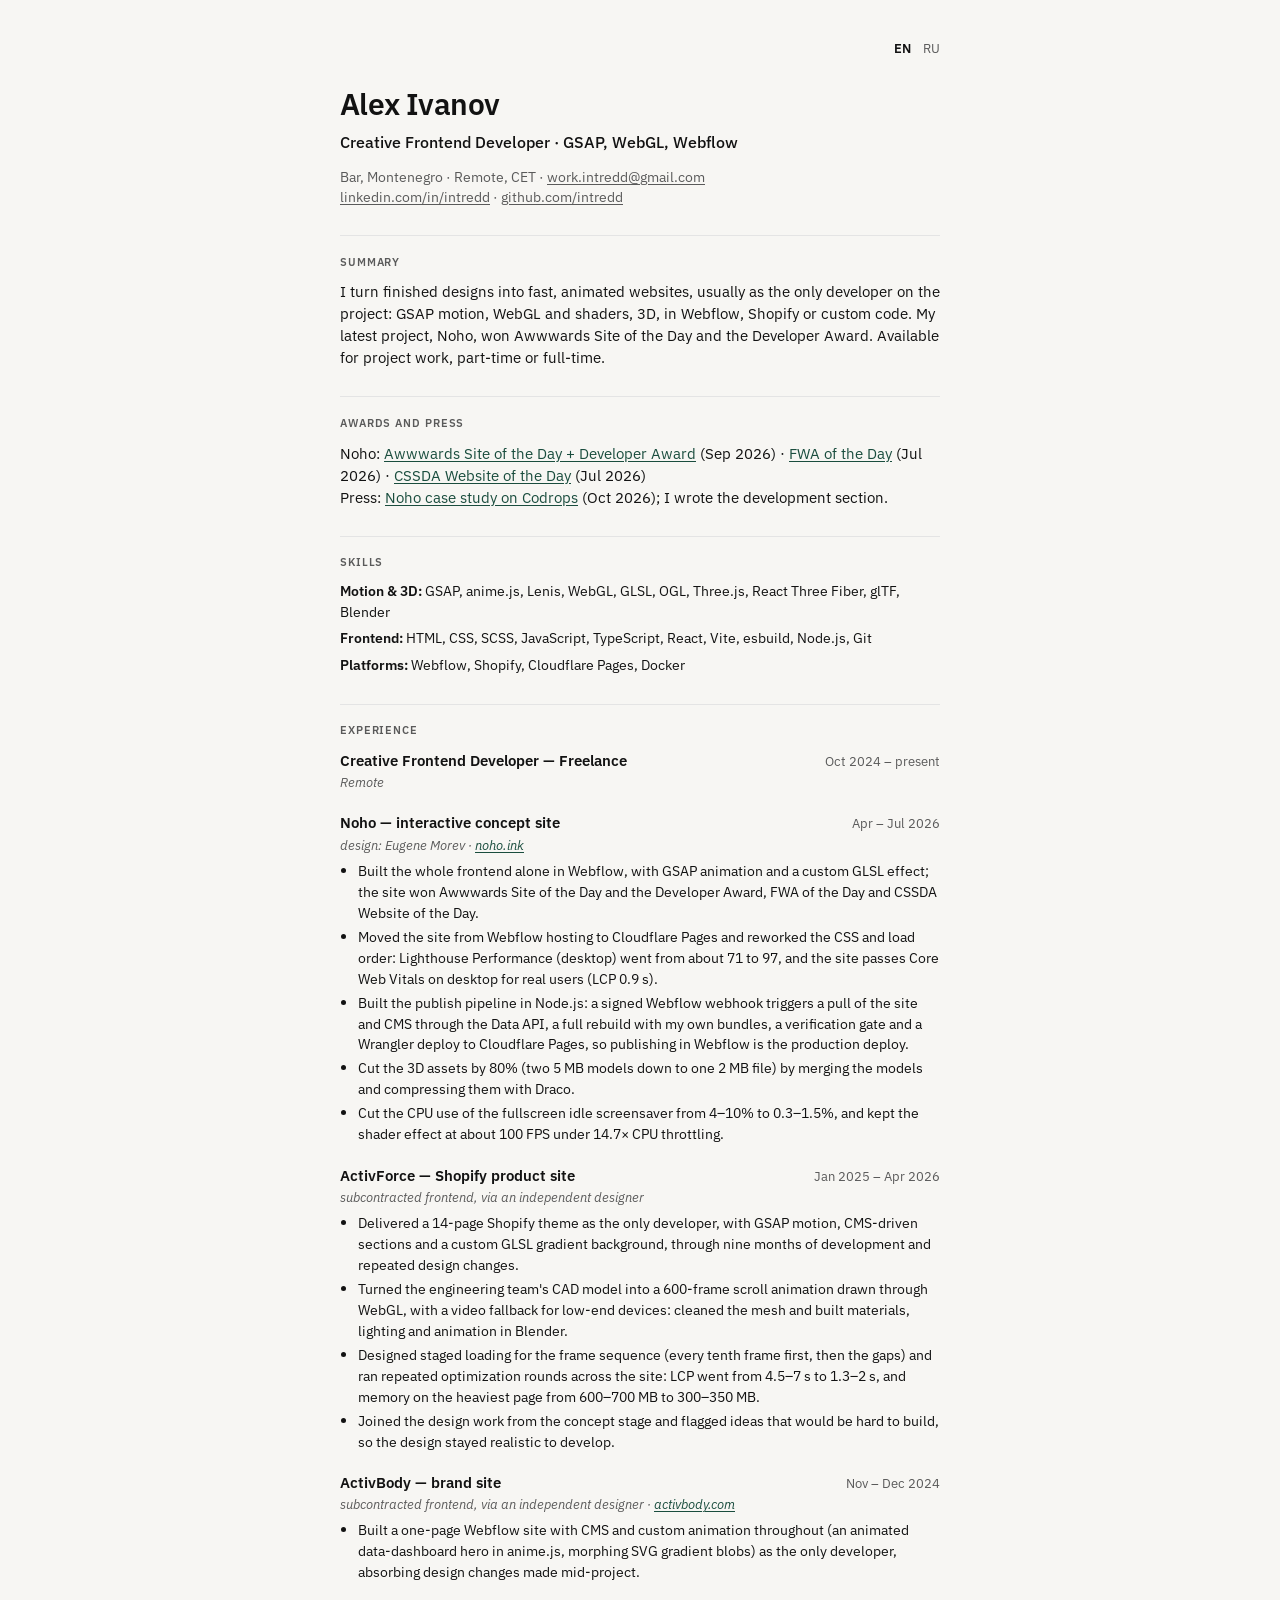
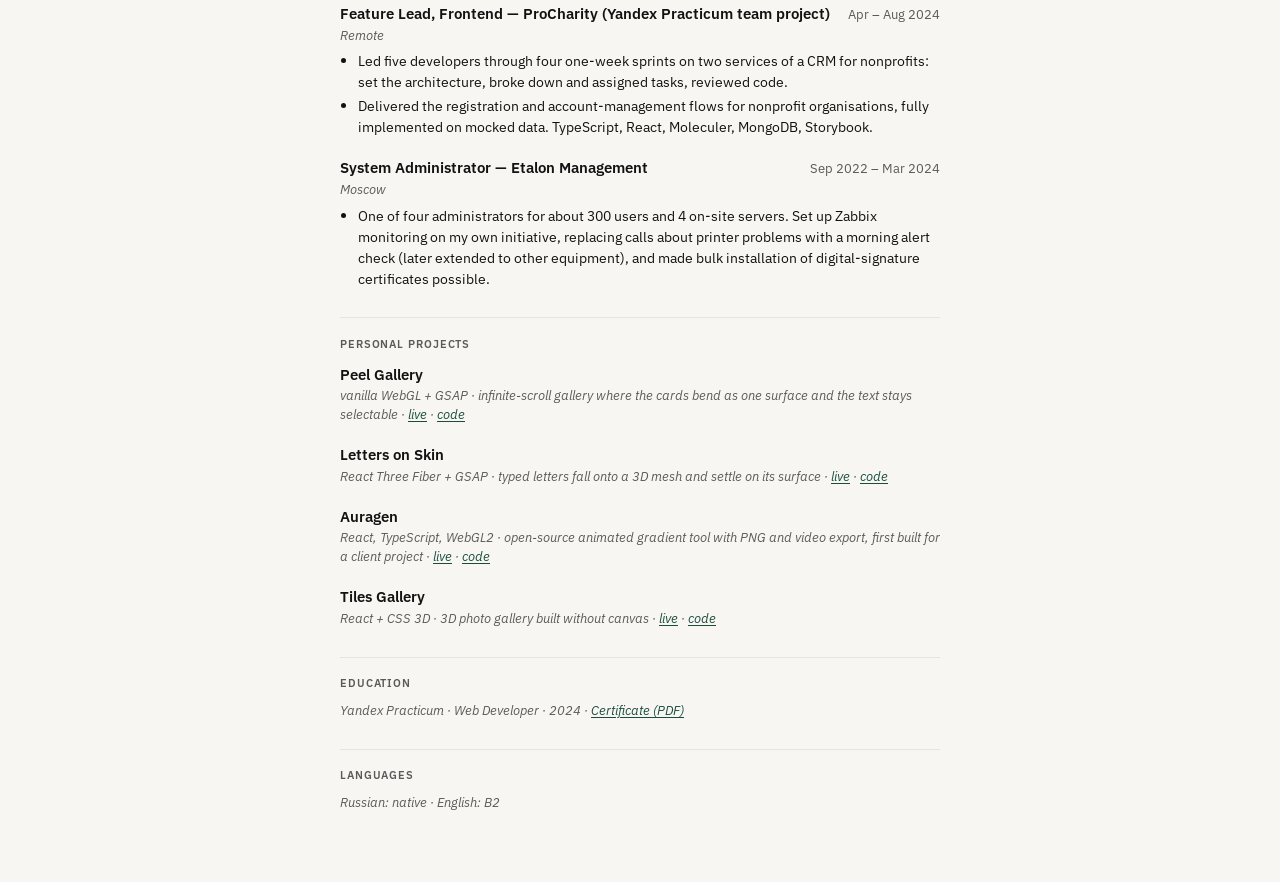
==== commit 37347851: "Noho: add the Webflow-to-Cloudflare publish pipeline; skills: Node.js, esbuild, Docker Co-Authored-B" ====
--- a/index.html
+++ b/index.html
@@ -47,8 +47,8 @@
         <h2>Skills</h2>
         <ul class="skills">
           <li><span>Motion &amp; 3D:</span> GSAP, anime.js, Lenis, WebGL, GLSL, OGL, Three.js, React Three Fiber, glTF, Blender</li>
-          <li><span>Frontend:</span> HTML, CSS, SCSS, JavaScript, TypeScript, React, Vite, Git</li>
-          <li><span>Platforms:</span> Webflow, Shopify, Cloudflare Pages</li>
+          <li><span>Frontend:</span> HTML, CSS, SCSS, JavaScript, TypeScript, React, Vite, esbuild, Node.js, Git</li>
+          <li><span>Platforms:</span> Webflow, Shopify, Cloudflare Pages, Docker</li>
         </ul>
       </section>
 
@@ -70,6 +70,7 @@
           <ul class="bullets">
             <li>Built the whole frontend alone in Webflow, with GSAP animation and a custom GLSL effect; the site won Awwwards Site of the Day and the Developer Award, FWA of the Day and CSSDA Website of the Day.</li>
             <li>Moved the site from Webflow hosting to Cloudflare Pages and reworked the CSS and load order: Lighthouse Performance (desktop) went from about 71 to 97, and the site passes Core Web Vitals on desktop for real users (LCP 0.9 s).</li>
+            <li>Built the publish pipeline in Node.js: a signed Webflow webhook triggers a pull of the site and CMS through the Data API, a full rebuild with my own bundles, a verification gate and a Wrangler deploy to Cloudflare Pages, so publishing in Webflow is the production deploy.</li>
             <li>Cut the 3D assets by 80% (two 5 MB models down to one 2 MB file) by merging the models and compressing them with Draco.</li>
             <li>Cut the CPU use of the fullscreen idle screensaver from 4–10% to 0.3–1.5%, and kept the shader effect at about 100 FPS under 14.7× CPU throttling.</li>
           </ul>
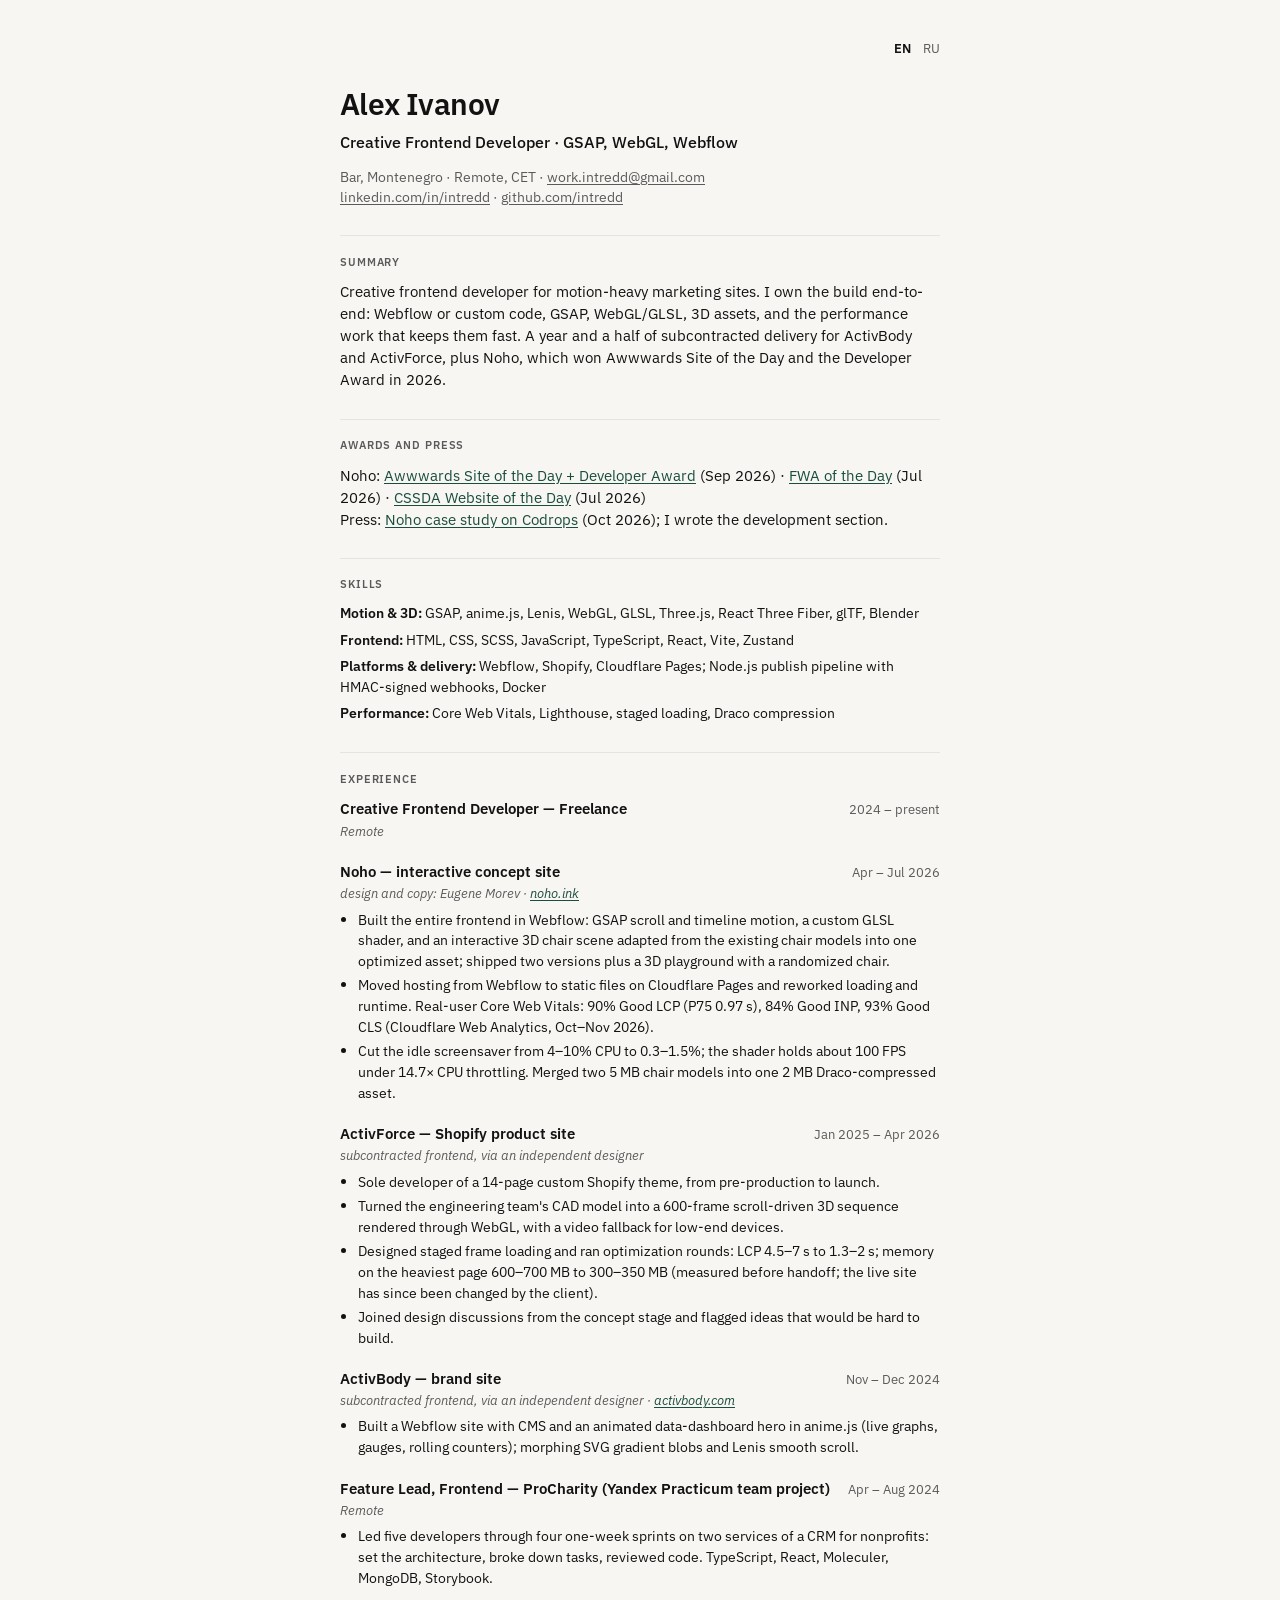
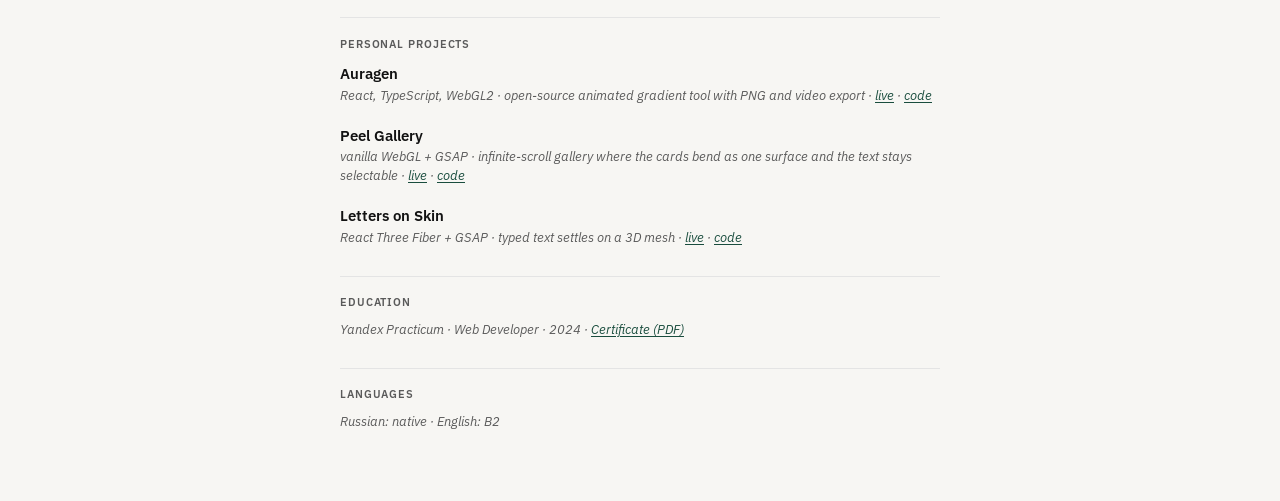
==== commit bf9322b3: "CV: new summary, Noho real-user Core Web Vitals, trimmed bullets, skills update; remove sysadmin job" ====
--- a/index.html
+++ b/index.html
@@ -34,7 +34,7 @@
 
       <section>
         <h2>Summary</h2>
-        <p class="summary">I turn finished designs into fast, animated websites, usually as the only developer on the project: GSAP motion, WebGL and shaders, 3D, in Webflow, Shopify or custom code. My latest project, Noho, won Awwwards Site of the Day and the Developer Award. Available for project work, part-time or full-time.</p>
+        <p class="summary">Creative frontend developer for motion-heavy marketing sites. I own the build end-to-end: Webflow or custom code, GSAP, WebGL/GLSL, 3D assets, and the performance work that keeps them fast. A year and a half of subcontracted delivery for ActivBody and ActivForce, plus Noho, which won Awwwards Site of the Day and the Developer Award in 2026.</p>
       </section>
 
       <section>
@@ -46,9 +46,10 @@
       <section>
         <h2>Skills</h2>
         <ul class="skills">
-          <li><span>Motion &amp; 3D:</span> GSAP, anime.js, Lenis, WebGL, GLSL, OGL, Three.js, React Three Fiber, glTF, Blender</li>
-          <li><span>Frontend:</span> HTML, CSS, SCSS, JavaScript, TypeScript, React, Vite, esbuild, Node.js, Git</li>
-          <li><span>Platforms:</span> Webflow, Shopify, Cloudflare Pages, Docker</li>
+          <li><span>Motion &amp; 3D:</span> GSAP, anime.js, Lenis, WebGL, GLSL, Three.js, React Three Fiber, glTF, Blender</li>
+          <li><span>Frontend:</span> HTML, CSS, SCSS, JavaScript, TypeScript, React, Vite, Zustand</li>
+          <li><span>Platforms &amp; delivery:</span> Webflow, Shopify, Cloudflare Pages; Node.js publish pipeline with HMAC-signed webhooks, Docker</li>
+          <li><span>Performance:</span> Core Web Vitals, Lighthouse, staged loading, Draco compression</li>
         </ul>
       </section>
 
@@ -57,7 +58,7 @@
         <article class="job">
           <div class="job-head">
             <h3>Creative Frontend Developer — Freelance</h3>
-            <span class="when">Oct 2024 – present</span>
+            <span class="when">2024 – present</span>
           </div>
           <p class="sub">Remote</p>
         </article>
@@ -66,13 +67,11 @@
             <h3>Noho — interactive concept site</h3>
             <span class="when">Apr – Jul 2026</span>
           </div>
-          <p class="sub">design: Eugene Morev · <a href="https://noho.ink" target="_blank" rel="noopener noreferrer">noho.ink</a></p>
+          <p class="sub">design and copy: Eugene Morev · <a href="https://noho.ink" target="_blank" rel="noopener noreferrer">noho.ink</a></p>
           <ul class="bullets">
-            <li>Built the whole frontend alone in Webflow, with GSAP animation and a custom GLSL effect; the site won Awwwards Site of the Day and the Developer Award, FWA of the Day and CSSDA Website of the Day.</li>
-            <li>Moved the site from Webflow hosting to Cloudflare Pages and reworked the CSS and load order: Lighthouse Performance (desktop) went from about 71 to 97, and the site passes Core Web Vitals on desktop for real users (LCP 0.9 s).</li>
-            <li>Built the publish pipeline in Node.js: a signed Webflow webhook triggers a pull of the site and CMS through the Data API, a full rebuild with my own bundles, a verification gate and a Wrangler deploy to Cloudflare Pages, so publishing in Webflow is the production deploy.</li>
-            <li>Cut the 3D assets by 80% (two 5 MB models down to one 2 MB file) by merging the models and compressing them with Draco.</li>
-            <li>Cut the CPU use of the fullscreen idle screensaver from 4–10% to 0.3–1.5%, and kept the shader effect at about 100 FPS under 14.7× CPU throttling.</li>
+            <li>Built the entire frontend in Webflow: GSAP scroll and timeline motion, a custom GLSL shader, and an interactive 3D chair scene adapted from the existing chair models into one optimized asset; shipped two versions plus a 3D playground with a randomized chair.</li>
+            <li>Moved hosting from Webflow to static files on Cloudflare Pages and reworked loading and runtime. Real-user Core Web Vitals: 90% Good LCP (P75 0.97 s), 84% Good INP, 93% Good CLS (Cloudflare Web Analytics, Oct–Nov 2026).</li>
+            <li>Cut the idle screensaver from 4–10% CPU to 0.3–1.5%; the shader holds about 100 FPS under 14.7× CPU throttling. Merged two 5 MB chair models into one 2 MB Draco-compressed asset.</li>
           </ul>
         </article>
         <article class="project">
@@ -82,10 +81,10 @@
           </div>
           <p class="sub">subcontracted frontend, via an independent designer</p>
           <ul class="bullets">
-            <li>Delivered a 14-page Shopify theme as the only developer, with GSAP motion, CMS-driven sections and a custom GLSL gradient background, through nine months of development and repeated design changes.</li>
-            <li>Turned the engineering team's CAD model into a 600-frame scroll animation drawn through WebGL, with a video fallback for low-end devices: cleaned the mesh and built materials, lighting and animation in Blender.</li>
-            <li>Designed staged loading for the frame sequence (every tenth frame first, then the gaps) and ran repeated optimization rounds across the site: LCP went from 4.5–7 s to 1.3–2 s, and memory on the heaviest page from 600–700 MB to 300–350 MB.</li>
-            <li>Joined the design work from the concept stage and flagged ideas that would be hard to build, so the design stayed realistic to develop.</li>
+            <li>Sole developer of a 14-page custom Shopify theme, from pre-production to launch.</li>
+            <li>Turned the engineering team's CAD model into a 600-frame scroll-driven 3D sequence rendered through WebGL, with a video fallback for low-end devices.</li>
+            <li>Designed staged frame loading and ran optimization rounds: LCP 4.5–7 s to 1.3–2 s; memory on the heaviest page 600–700 MB to 300–350 MB (measured before handoff; the live site has since been changed by the client).</li>
+            <li>Joined design discussions from the concept stage and flagged ideas that would be hard to build.</li>
           </ul>
         </article>
         <article class="project">
@@ -95,7 +94,7 @@
           </div>
           <p class="sub">subcontracted frontend, via an independent designer · <a href="https://activbody.com" target="_blank" rel="noopener noreferrer">activbody.com</a></p>
           <ul class="bullets">
-            <li>Built a one-page Webflow site with CMS and custom animation throughout (an animated data-dashboard hero in anime.js, morphing SVG gradient blobs) as the only developer, absorbing design changes made mid-project.</li>
+            <li>Built a Webflow site with CMS and an animated data-dashboard hero in anime.js (live graphs, gauges, rolling counters); morphing SVG gradient blobs and Lenis smooth scroll.</li>
           </ul>
         </article>
         <article class="job">
@@ -105,24 +104,19 @@
           </div>
           <p class="sub">Remote</p>
           <ul class="bullets">
-            <li>Led five developers through four one-week sprints on two services of a CRM for nonprofits: set the architecture, broke down and assigned tasks, reviewed code.</li>
-            <li>Delivered the registration and account-management flows for nonprofit organisations, fully implemented on mocked data. TypeScript, React, Moleculer, MongoDB, Storybook.</li>
-          </ul>
-        </article>
-        <article class="job">
-          <div class="job-head">
-            <h3>System Administrator — Etalon Management</h3>
-            <span class="when">Sep 2022 – Mar 2024</span>
-          </div>
-          <p class="sub">Moscow</p>
-          <ul class="bullets">
-            <li>One of four administrators for about 300 users and 4 on-site servers. Set up Zabbix monitoring on my own initiative, replacing calls about printer problems with a morning alert check (later extended to other equipment), and made bulk installation of digital-signature certificates possible.</li>
+            <li>Led five developers through four one-week sprints on two services of a CRM for nonprofits: set the architecture, broke down tasks, reviewed code. TypeScript, React, Moleculer, MongoDB, Storybook.</li>
           </ul>
         </article>
       </section>
 
       <section>
         <h2>Personal projects</h2>
+        <article class="project mini">
+          <div class="project-head">
+            <h3>Auragen</h3>
+          </div>
+          <p class="sub">React, TypeScript, WebGL2 · open-source animated gradient tool with PNG and video export · <a href="https://intredd.github.io/auragen/" target="_blank" rel="noopener noreferrer">live</a> · <a href="https://github.com/intredd/auragen" target="_blank" rel="noopener noreferrer">code</a></p>
+        </article>
         <article class="project mini">
           <div class="project-head">
             <h3>Peel Gallery</h3>
@@ -133,19 +127,7 @@
           <div class="project-head">
             <h3>Letters on Skin</h3>
           </div>
-          <p class="sub">React Three Fiber + GSAP · typed letters fall onto a 3D mesh and settle on its surface · <a href="https://intredd.github.io/letters-on-skin/" target="_blank" rel="noopener noreferrer">live</a> · <a href="https://github.com/intredd/letters-on-skin" target="_blank" rel="noopener noreferrer">code</a></p>
-        </article>
-        <article class="project mini">
-          <div class="project-head">
-            <h3>Auragen</h3>
-          </div>
-          <p class="sub">React, TypeScript, WebGL2 · open-source animated gradient tool with PNG and video export, first built for a client project · <a href="https://intredd.github.io/auragen/" target="_blank" rel="noopener noreferrer">live</a> · <a href="https://github.com/intredd/auragen" target="_blank" rel="noopener noreferrer">code</a></p>
-        </article>
-        <article class="project mini">
-          <div class="project-head">
-            <h3>Tiles Gallery</h3>
-          </div>
-          <p class="sub">React + CSS 3D · 3D photo gallery built without canvas · <a href="https://intredd.github.io/tiles-gallery/" target="_blank" rel="noopener noreferrer">live</a> · <a href="https://github.com/intredd/tiles-gallery" target="_blank" rel="noopener noreferrer">code</a></p>
+          <p class="sub">React Three Fiber + GSAP · typed text settles on a 3D mesh · <a href="https://intredd.github.io/letters-on-skin/" target="_blank" rel="noopener noreferrer">live</a> · <a href="https://github.com/intredd/letters-on-skin" target="_blank" rel="noopener noreferrer">code</a></p>
         </article>
       </section>
 
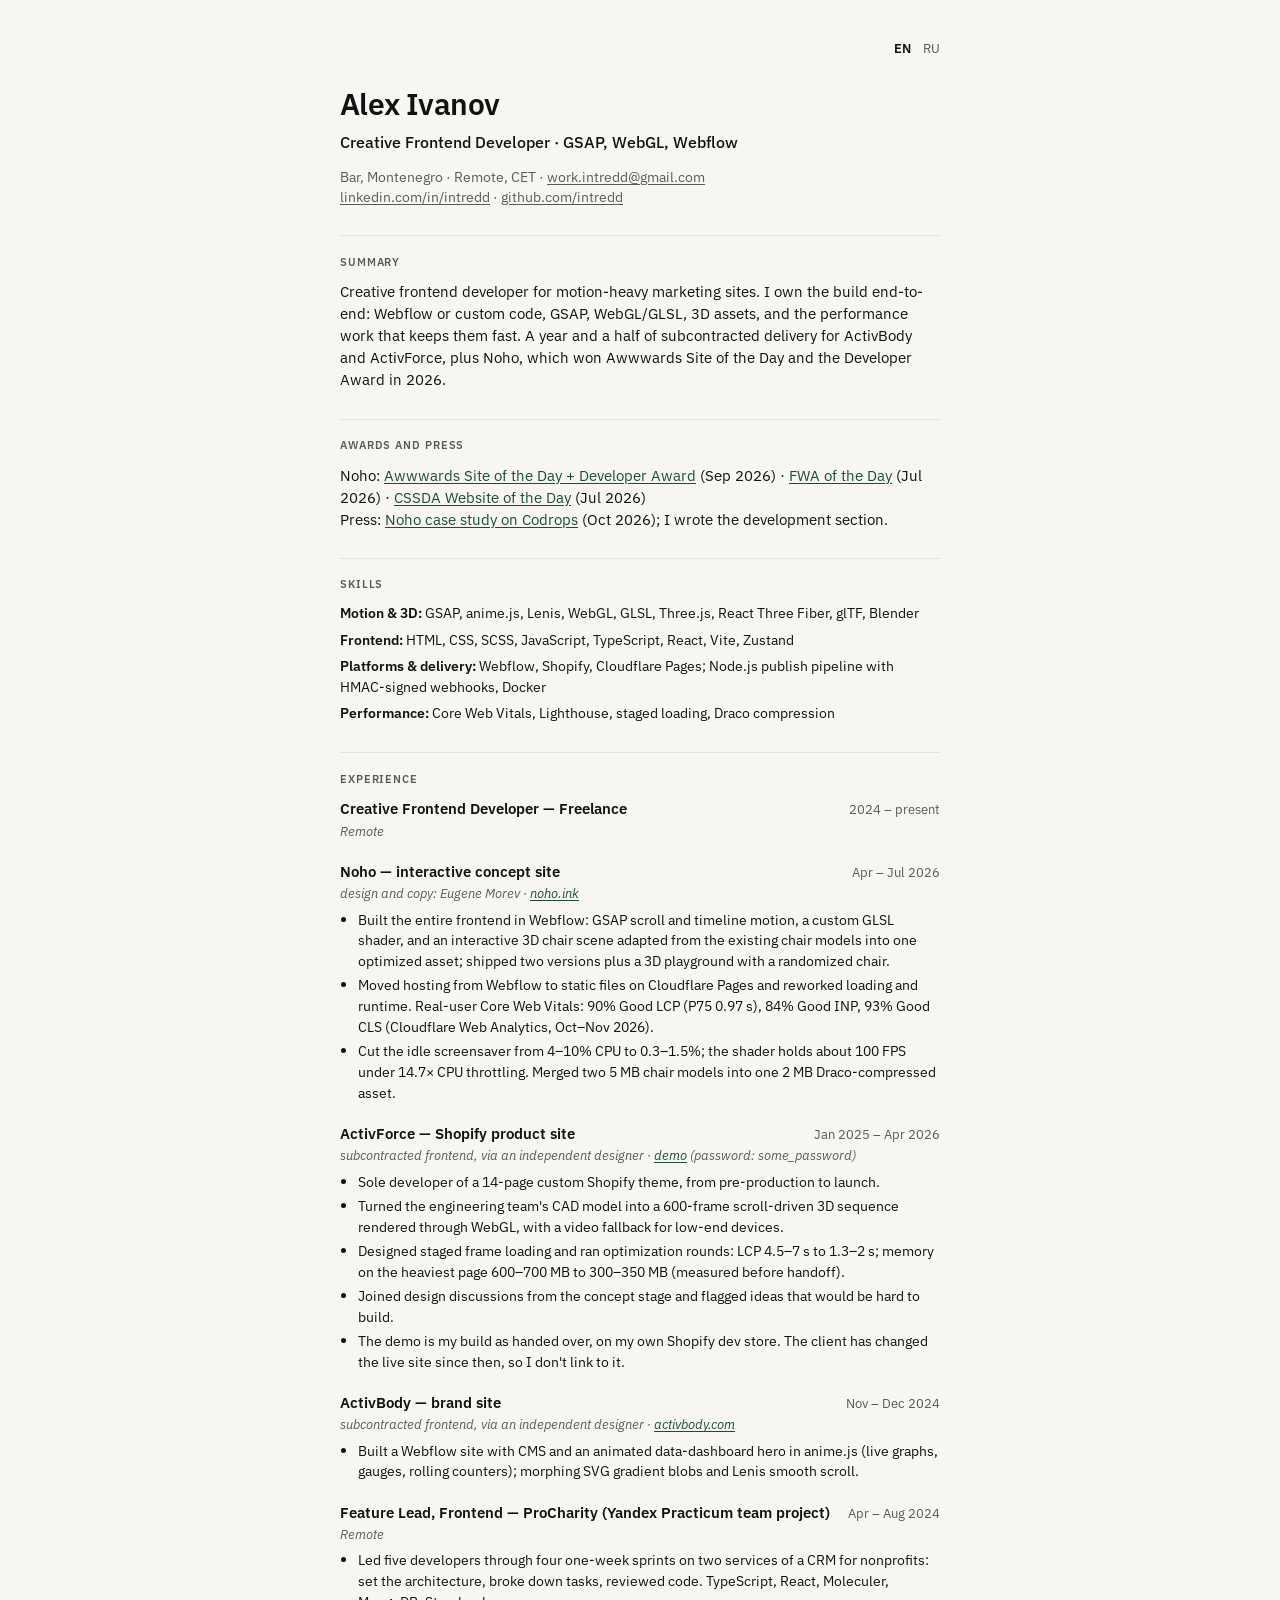
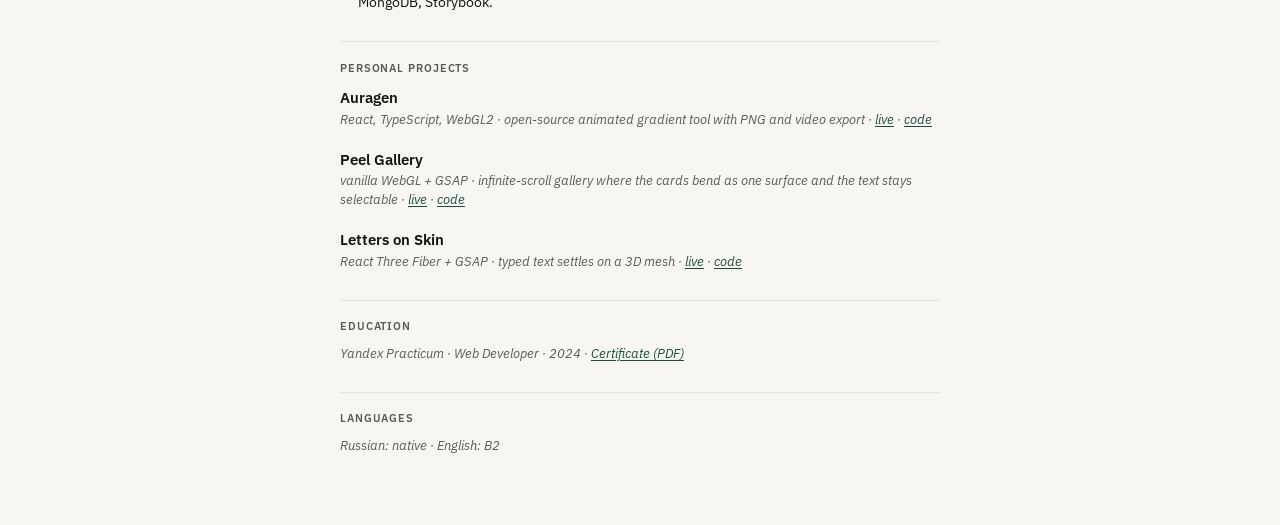
==== commit 0c2325c6: "CV: add ActivForce demo link with password and a note on the dev-store demo" ====
--- a/index.html
+++ b/index.html
@@ -79,12 +79,13 @@
             <h3>ActivForce — Shopify product site</h3>
             <span class="when">Jan 2025 – Apr 2026</span>
           </div>
-          <p class="sub">subcontracted frontend, via an independent designer</p>
+          <p class="sub">subcontracted frontend, via an independent designer · <a href="https://afdemo-r9jfvwts.myshopify.com" target="_blank" rel="noopener noreferrer">demo</a> (password: some_password)</p>
           <ul class="bullets">
             <li>Sole developer of a 14-page custom Shopify theme, from pre-production to launch.</li>
             <li>Turned the engineering team's CAD model into a 600-frame scroll-driven 3D sequence rendered through WebGL, with a video fallback for low-end devices.</li>
-            <li>Designed staged frame loading and ran optimization rounds: LCP 4.5–7 s to 1.3–2 s; memory on the heaviest page 600–700 MB to 300–350 MB (measured before handoff; the live site has since been changed by the client).</li>
+            <li>Designed staged frame loading and ran optimization rounds: LCP 4.5–7 s to 1.3–2 s; memory on the heaviest page 600–700 MB to 300–350 MB (measured before handoff).</li>
             <li>Joined design discussions from the concept stage and flagged ideas that would be hard to build.</li>
+            <li>The demo is my build as handed over, on my own Shopify dev store. The client has changed the live site since then, so I don't link to it.</li>
           </ul>
         </article>
         <article class="project">
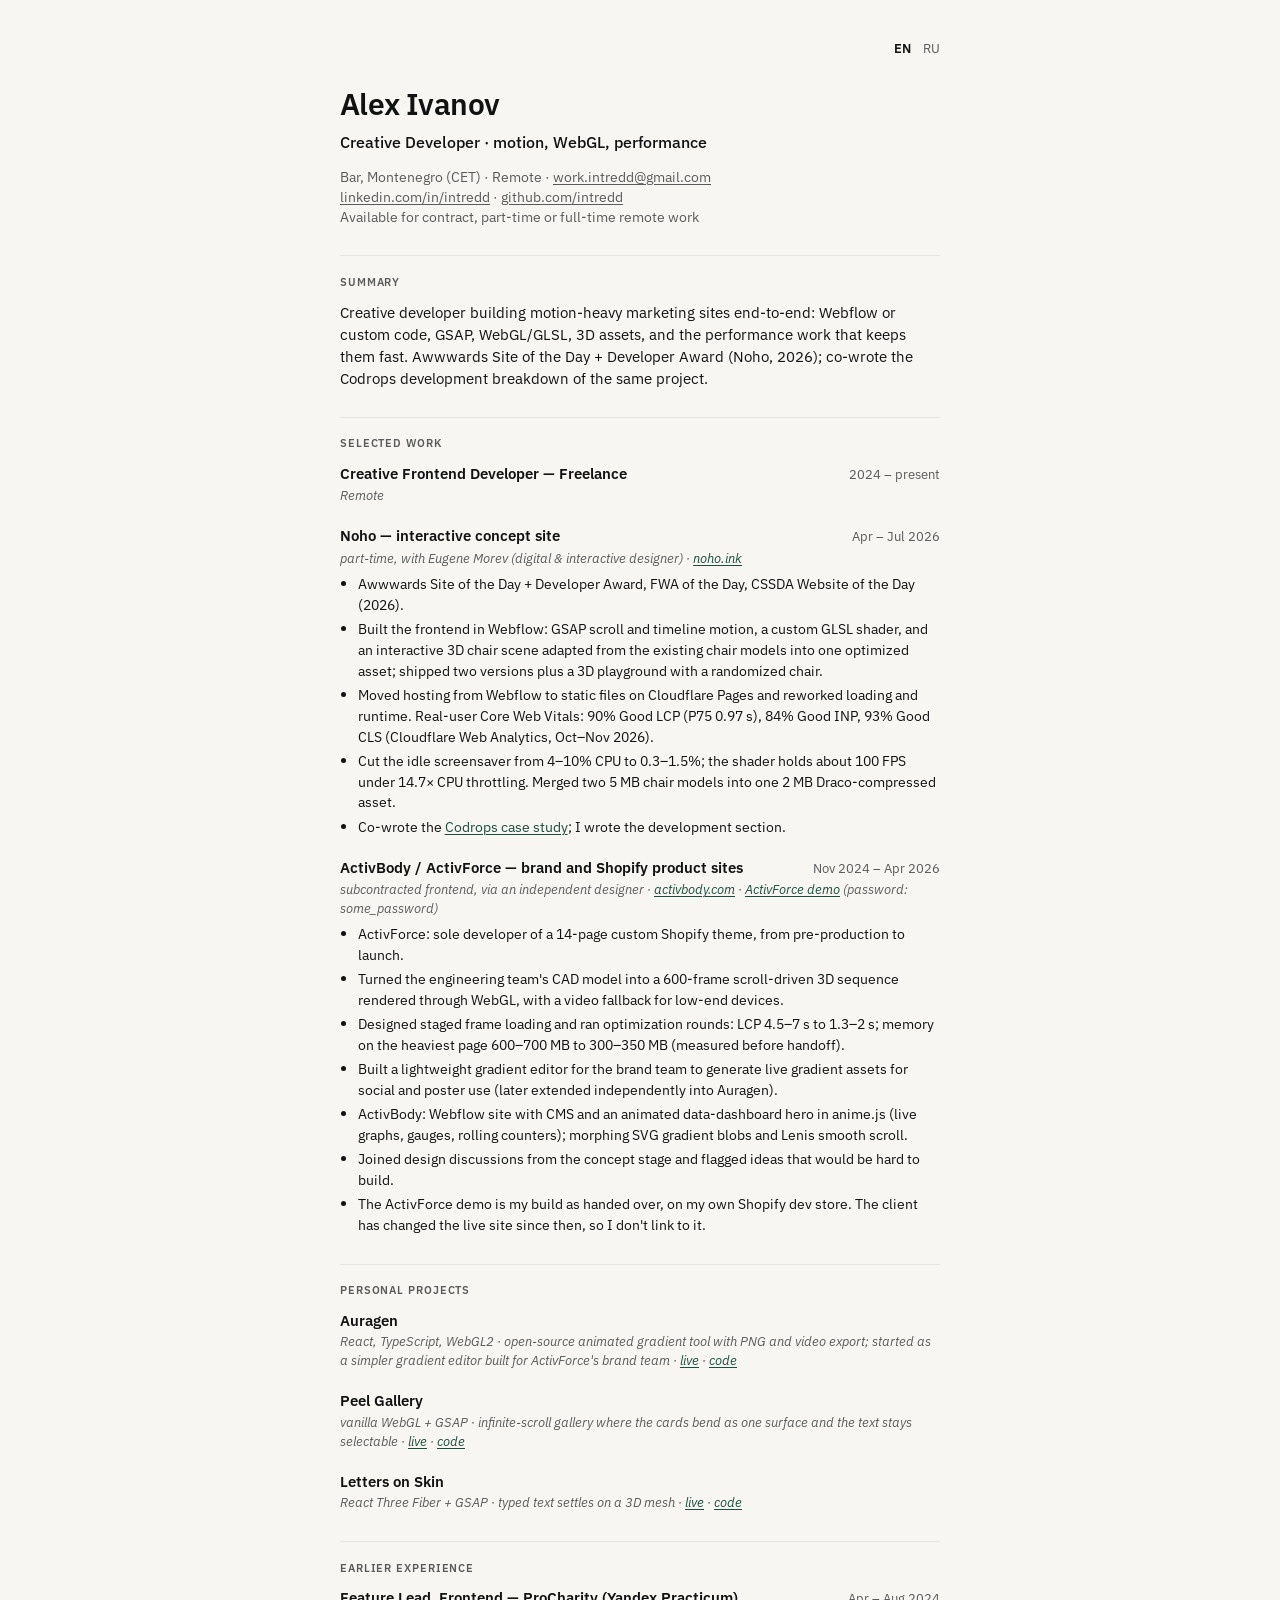
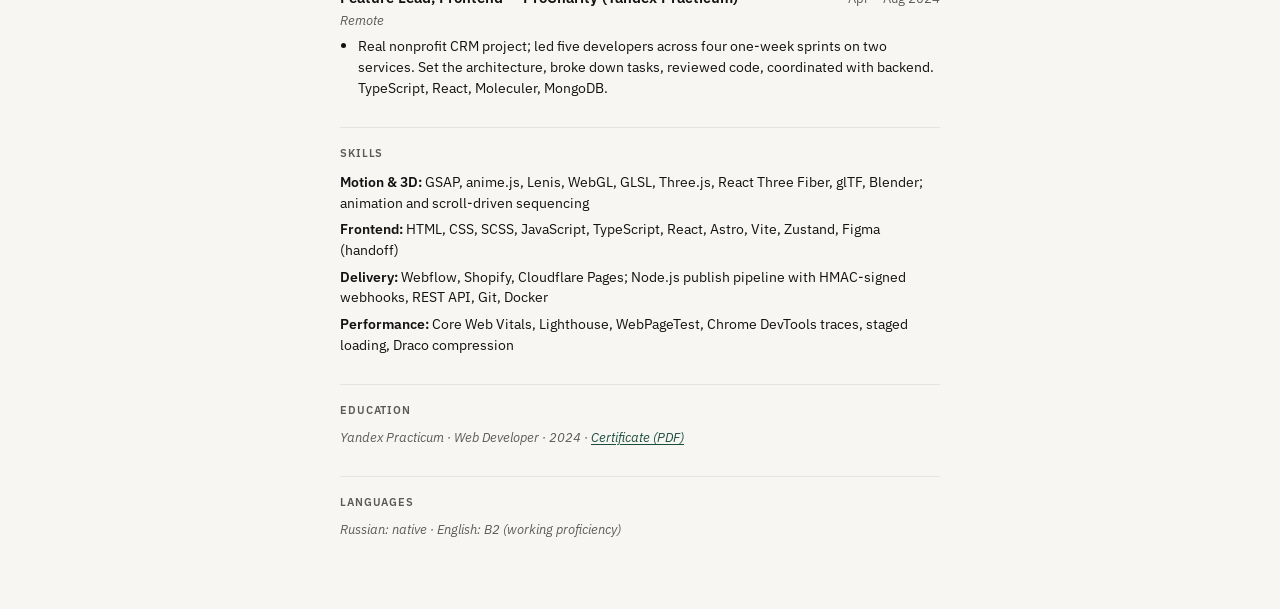
==== commit 0adcbe16: "CV: agency version with Selected work, Earlier experience and availability line" ====
--- a/index.html
+++ b/index.html
@@ -25,36 +25,21 @@
 
       <header>
         <h1>Alex Ivanov</h1>
-        <p class="role">Creative Frontend Developer · GSAP, WebGL, Webflow</p>
+        <p class="role">Creative Developer · motion, WebGL, performance</p>
         <p class="meta">
-          Bar, Montenegro · Remote, CET · <a href="mailto:work.intredd@gmail.com">work.intredd@gmail.com</a><br />
-          <a href="https://linkedin.com/in/intredd" target="_blank" rel="noopener noreferrer">linkedin.com/in/intredd</a> · <a href="https://github.com/intredd" target="_blank" rel="noopener noreferrer">github.com/intredd</a>
+          Bar, Montenegro (CET) · Remote · <a href="mailto:work.intredd@gmail.com">work.intredd@gmail.com</a><br />
+          <a href="https://linkedin.com/in/intredd" target="_blank" rel="noopener noreferrer">linkedin.com/in/intredd</a> · <a href="https://github.com/intredd" target="_blank" rel="noopener noreferrer">github.com/intredd</a><br />
+          Available for contract, part-time or full-time remote work
         </p>
       </header>
 
       <section>
         <h2>Summary</h2>
-        <p class="summary">Creative frontend developer for motion-heavy marketing sites. I own the build end-to-end: Webflow or custom code, GSAP, WebGL/GLSL, 3D assets, and the performance work that keeps them fast. A year and a half of subcontracted delivery for ActivBody and ActivForce, plus Noho, which won Awwwards Site of the Day and the Developer Award in 2026.</p>
+        <p class="summary">Creative developer building motion-heavy marketing sites end-to-end: Webflow or custom code, GSAP, WebGL/GLSL, 3D assets, and the performance work that keeps them fast. Awwwards Site of the Day + Developer Award (Noho, 2026); co-wrote the Codrops development breakdown of the same project.</p>
       </section>
 
       <section>
-        <h2>Awards and press</h2>
-        <p class="award">Noho: <a href="https://www.awwwards.com/sites/noho" target="_blank" rel="noopener noreferrer">Awwwards Site of the Day + Developer Award</a> (Sep 2026) · <a href="https://thefwa.com/cases/noho" target="_blank" rel="noopener noreferrer">FWA of the Day</a> (Jul 2026) · <a href="https://www.cssdesignawards.com/sites/noho/49762/" target="_blank" rel="noopener noreferrer">CSSDA Website of the Day</a> (Jul 2026)</p>
-        <p class="award">Press: <a href="https://tympanus.net/codrops/2026/10/15/noho-redesign/" target="_blank" rel="noopener noreferrer">Noho case study on Codrops</a> (Oct 2026); I wrote the development section.</p>
-      </section>
-
-      <section>
-        <h2>Skills</h2>
-        <ul class="skills">
-          <li><span>Motion &amp; 3D:</span> GSAP, anime.js, Lenis, WebGL, GLSL, Three.js, React Three Fiber, glTF, Blender</li>
-          <li><span>Frontend:</span> HTML, CSS, SCSS, JavaScript, TypeScript, React, Vite, Zustand</li>
-          <li><span>Platforms &amp; delivery:</span> Webflow, Shopify, Cloudflare Pages; Node.js publish pipeline with HMAC-signed webhooks, Docker</li>
-          <li><span>Performance:</span> Core Web Vitals, Lighthouse, staged loading, Draco compression</li>
-        </ul>
-      </section>
-
-      <section>
-        <h2>Experience</h2>
+        <h2>Selected work</h2>
         <article class="job">
           <div class="job-head">
             <h3>Creative Frontend Developer — Freelance</h3>
@@ -67,45 +52,29 @@
             <h3>Noho — interactive concept site</h3>
             <span class="when">Apr – Jul 2026</span>
           </div>
-          <p class="sub">design and copy: Eugene Morev · <a href="https://noho.ink" target="_blank" rel="noopener noreferrer">noho.ink</a></p>
+          <p class="sub">part-time, with Eugene Morev (digital &amp; interactive designer) · <a href="https://noho.ink" target="_blank" rel="noopener noreferrer">noho.ink</a></p>
           <ul class="bullets">
-            <li>Built the entire frontend in Webflow: GSAP scroll and timeline motion, a custom GLSL shader, and an interactive 3D chair scene adapted from the existing chair models into one optimized asset; shipped two versions plus a 3D playground with a randomized chair.</li>
+            <li>Awwwards Site of the Day + Developer Award, FWA of the Day, CSSDA Website of the Day (2026).</li>
+            <li>Built the frontend in Webflow: GSAP scroll and timeline motion, a custom GLSL shader, and an interactive 3D chair scene adapted from the existing chair models into one optimized asset; shipped two versions plus a 3D playground with a randomized chair.</li>
             <li>Moved hosting from Webflow to static files on Cloudflare Pages and reworked loading and runtime. Real-user Core Web Vitals: 90% Good LCP (P75 0.97 s), 84% Good INP, 93% Good CLS (Cloudflare Web Analytics, Oct–Nov 2026).</li>
             <li>Cut the idle screensaver from 4–10% CPU to 0.3–1.5%; the shader holds about 100 FPS under 14.7× CPU throttling. Merged two 5 MB chair models into one 2 MB Draco-compressed asset.</li>
+            <li>Co-wrote the <a href="https://tympanus.net/codrops/2026/10/15/noho-redesign/" target="_blank" rel="noopener noreferrer">Codrops case study</a>; I wrote the development section.</li>
           </ul>
         </article>
         <article class="project">
           <div class="project-head">
-            <h3>ActivForce — Shopify product site</h3>
-            <span class="when">Jan 2025 – Apr 2026</span>
+            <h3>ActivBody / ActivForce — brand and Shopify product sites</h3>
+            <span class="when">Nov 2024 – Apr 2026</span>
           </div>
-          <p class="sub">subcontracted frontend, via an independent designer · <a href="https://afdemo-r9jfvwts.myshopify.com" target="_blank" rel="noopener noreferrer">demo</a> (password: some_password)</p>
+          <p class="sub">subcontracted frontend, via an independent designer · <a href="https://activbody.com" target="_blank" rel="noopener noreferrer">activbody.com</a> · <a href="https://afdemo-r9jfvwts.myshopify.com" target="_blank" rel="noopener noreferrer">ActivForce demo</a> (password: some_password)</p>
           <ul class="bullets">
-            <li>Sole developer of a 14-page custom Shopify theme, from pre-production to launch.</li>
+            <li>ActivForce: sole developer of a 14-page custom Shopify theme, from pre-production to launch.</li>
             <li>Turned the engineering team's CAD model into a 600-frame scroll-driven 3D sequence rendered through WebGL, with a video fallback for low-end devices.</li>
             <li>Designed staged frame loading and ran optimization rounds: LCP 4.5–7 s to 1.3–2 s; memory on the heaviest page 600–700 MB to 300–350 MB (measured before handoff).</li>
+            <li>Built a lightweight gradient editor for the brand team to generate live gradient assets for social and poster use (later extended independently into Auragen).</li>
+            <li>ActivBody: Webflow site with CMS and an animated data-dashboard hero in anime.js (live graphs, gauges, rolling counters); morphing SVG gradient blobs and Lenis smooth scroll.</li>
             <li>Joined design discussions from the concept stage and flagged ideas that would be hard to build.</li>
-            <li>The demo is my build as handed over, on my own Shopify dev store. The client has changed the live site since then, so I don't link to it.</li>
-          </ul>
-        </article>
-        <article class="project">
-          <div class="project-head">
-            <h3>ActivBody — brand site</h3>
-            <span class="when">Nov – Dec 2024</span>
-          </div>
-          <p class="sub">subcontracted frontend, via an independent designer · <a href="https://activbody.com" target="_blank" rel="noopener noreferrer">activbody.com</a></p>
-          <ul class="bullets">
-            <li>Built a Webflow site with CMS and an animated data-dashboard hero in anime.js (live graphs, gauges, rolling counters); morphing SVG gradient blobs and Lenis smooth scroll.</li>
-          </ul>
-        </article>
-        <article class="job">
-          <div class="job-head">
-            <h3>Feature Lead, Frontend — ProCharity (Yandex Practicum team project)</h3>
-            <span class="when">Apr – Aug 2024</span>
-          </div>
-          <p class="sub">Remote</p>
-          <ul class="bullets">
-            <li>Led five developers through four one-week sprints on two services of a CRM for nonprofits: set the architecture, broke down tasks, reviewed code. TypeScript, React, Moleculer, MongoDB, Storybook.</li>
+            <li>The ActivForce demo is my build as handed over, on my own Shopify dev store. The client has changed the live site since then, so I don't link to it.</li>
           </ul>
         </article>
       </section>
@@ -116,7 +85,7 @@
           <div class="project-head">
             <h3>Auragen</h3>
           </div>
-          <p class="sub">React, TypeScript, WebGL2 · open-source animated gradient tool with PNG and video export · <a href="https://intredd.github.io/auragen/" target="_blank" rel="noopener noreferrer">live</a> · <a href="https://github.com/intredd/auragen" target="_blank" rel="noopener noreferrer">code</a></p>
+          <p class="sub">React, TypeScript, WebGL2 · open-source animated gradient tool with PNG and video export; started as a simpler gradient editor built for ActivForce's brand team · <a href="https://intredd.github.io/auragen/" target="_blank" rel="noopener noreferrer">live</a> · <a href="https://github.com/intredd/auragen" target="_blank" rel="noopener noreferrer">code</a></p>
         </article>
         <article class="project mini">
           <div class="project-head">
@@ -133,13 +102,37 @@
       </section>
 
       <section>
+        <h2>Earlier experience</h2>
+        <article class="job">
+          <div class="job-head">
+            <h3>Feature Lead, Frontend — ProCharity (Yandex Practicum)</h3>
+            <span class="when">Apr – Aug 2024</span>
+          </div>
+          <p class="sub">Remote</p>
+          <ul class="bullets">
+            <li>Real nonprofit CRM project; led five developers across four one-week sprints on two services. Set the architecture, broke down tasks, reviewed code, coordinated with backend. TypeScript, React, Moleculer, MongoDB.</li>
+          </ul>
+        </article>
+      </section>
+
+      <section>
+        <h2>Skills</h2>
+        <ul class="skills">
+          <li><span>Motion &amp; 3D:</span> GSAP, anime.js, Lenis, WebGL, GLSL, Three.js, React Three Fiber, glTF, Blender; animation and scroll-driven sequencing</li>
+          <li><span>Frontend:</span> HTML, CSS, SCSS, JavaScript, TypeScript, React, Astro, Vite, Zustand, Figma (handoff)</li>
+          <li><span>Delivery:</span> Webflow, Shopify, Cloudflare Pages; Node.js publish pipeline with HMAC-signed webhooks, REST API, Git, Docker</li>
+          <li><span>Performance:</span> Core Web Vitals, Lighthouse, WebPageTest, Chrome DevTools traces, staged loading, Draco compression</li>
+        </ul>
+      </section>
+
+      <section>
         <h2>Education</h2>
         <p class="sub">Yandex Practicum · Web Developer · 2024 · <a href="https://intredd.github.io/cv/certificates/yandex-practicum-frontend-2024-en.pdf" target="_blank" rel="noopener noreferrer">Certificate (PDF)</a></p>
       </section>
 
       <section>
         <h2>Languages</h2>
-        <p class="sub">Russian: native · English: B2</p>
+        <p class="sub">Russian: native · English: B2 (working proficiency)</p>
       </section>
     </div>
   </body>
